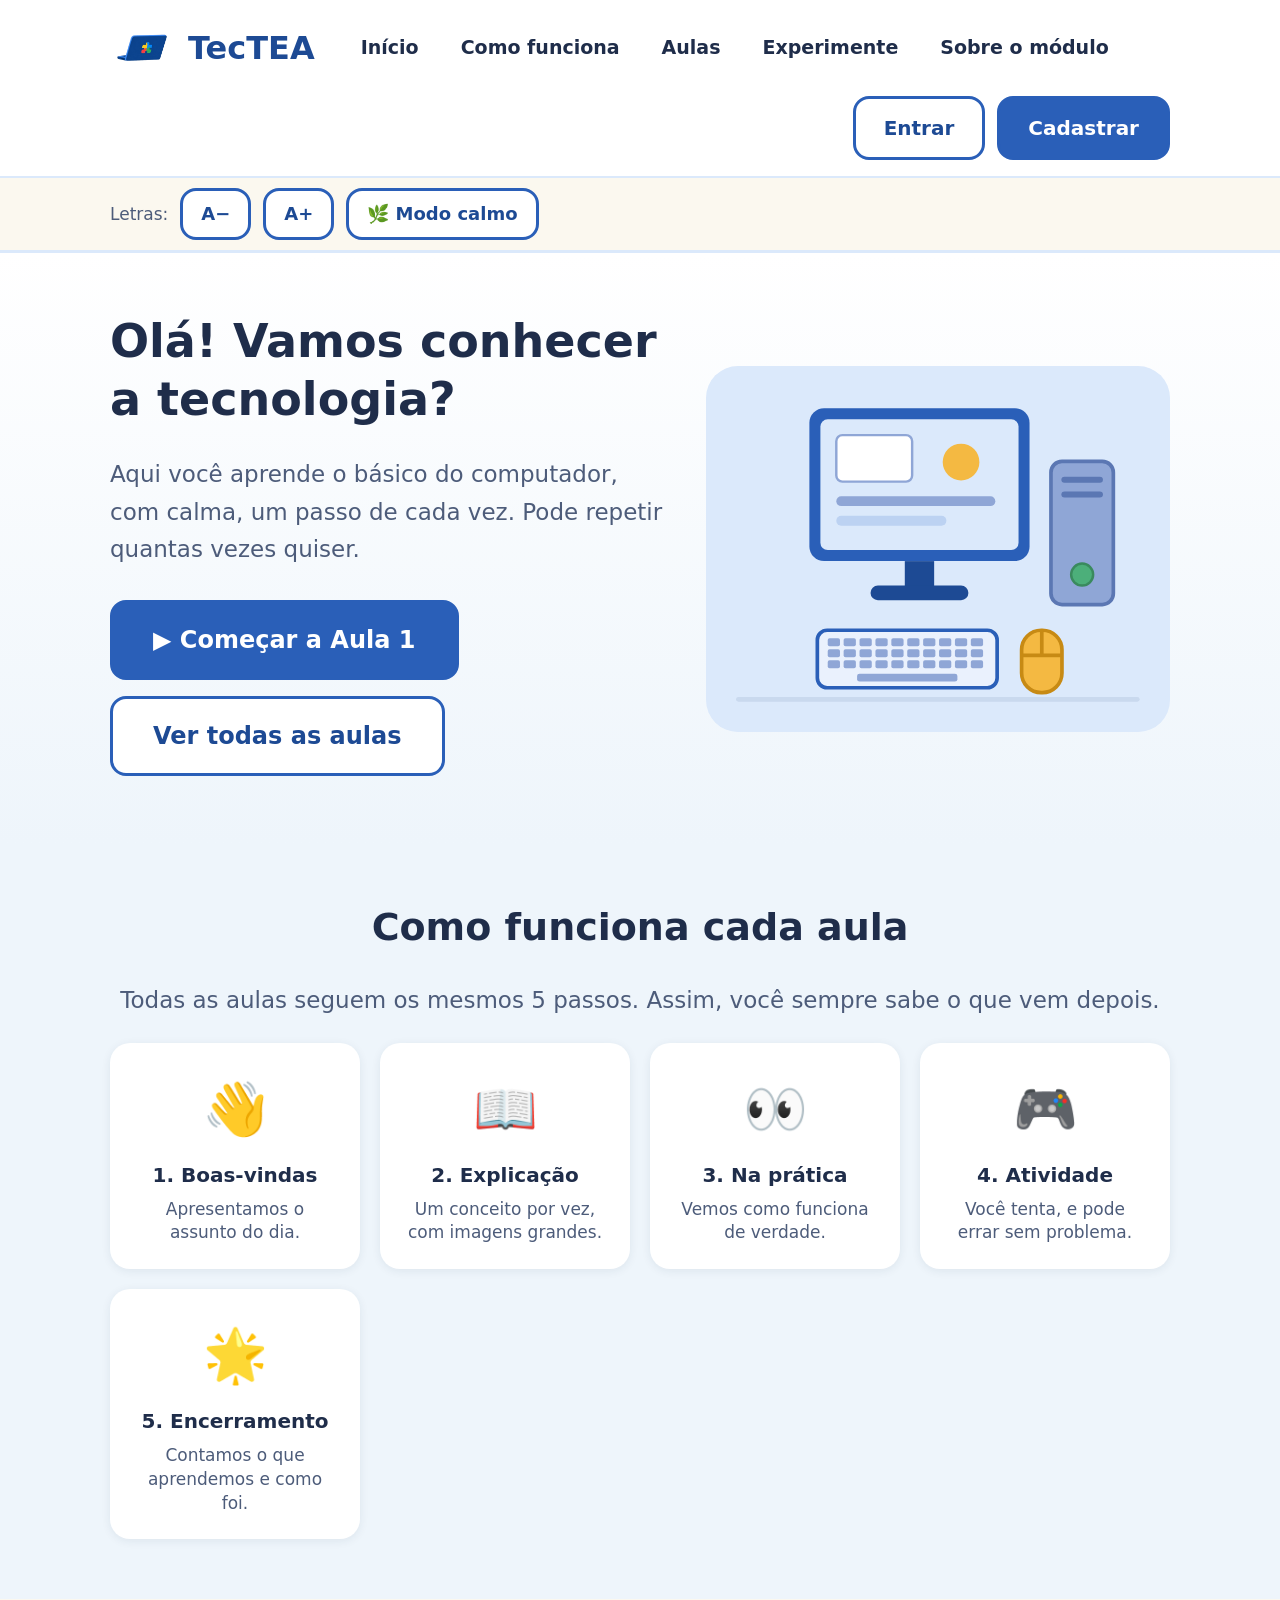
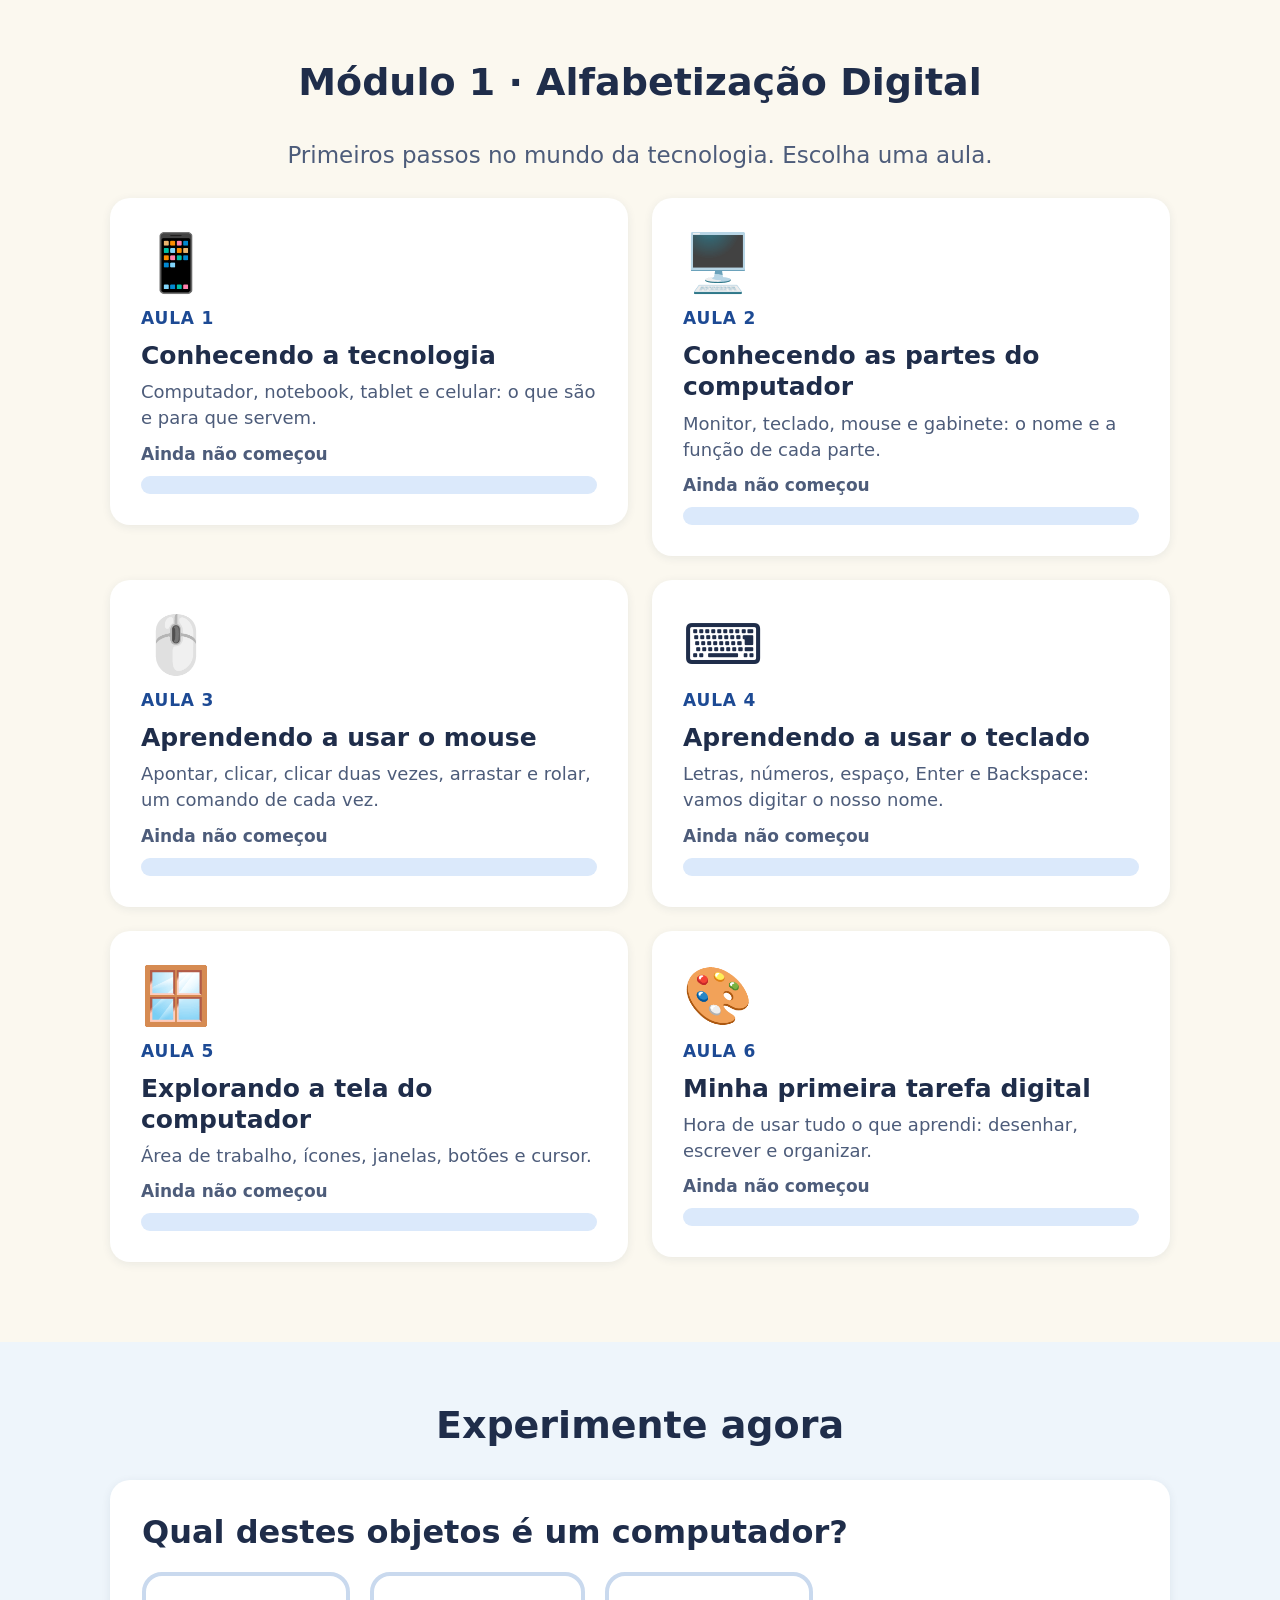
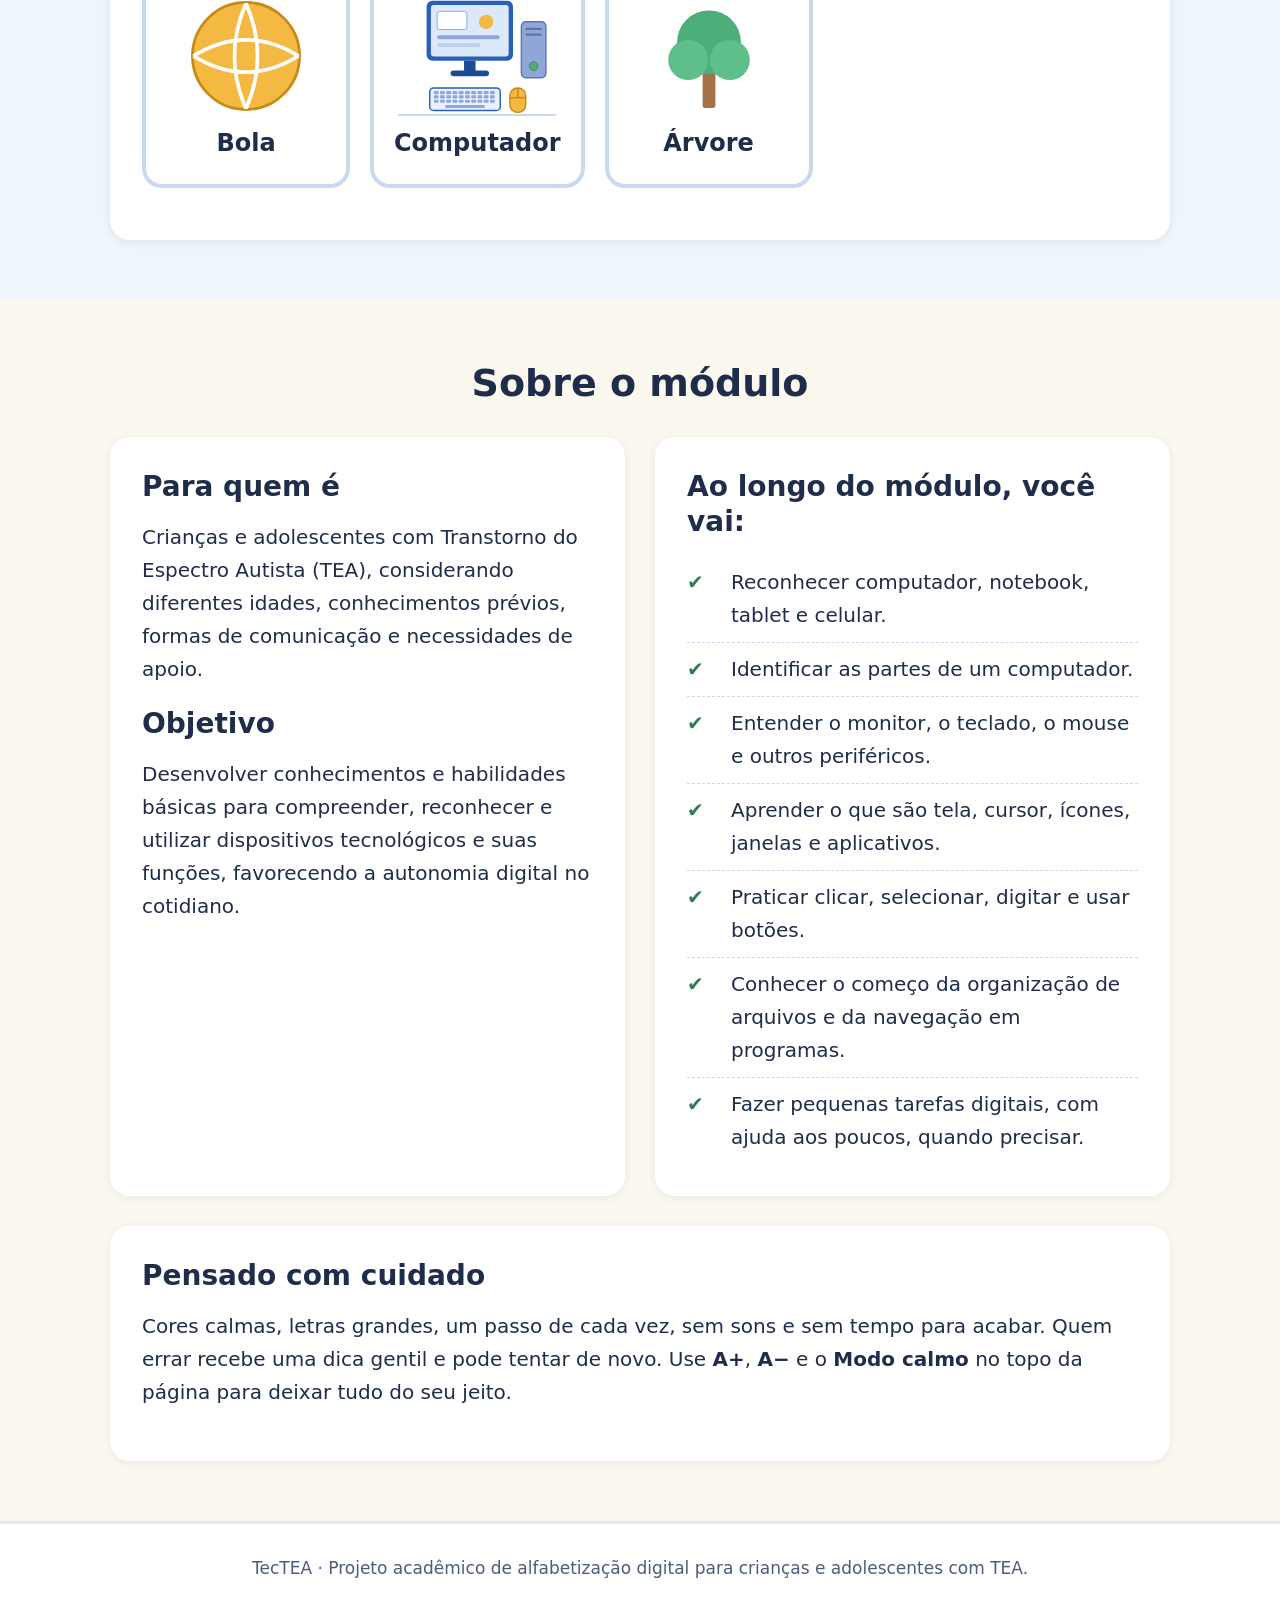
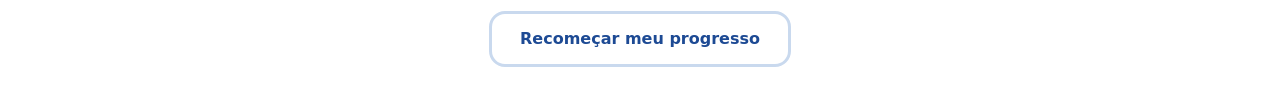
==== index.html @ 717a7d28 "Primeiro commit" ====
<!DOCTYPE html>
<html lang="pt-BR">
<head>
  <meta charset="UTF-8">
  <meta name="viewport" content="width=device-width, initial-scale=1">
  <title>TecTEA · Aprendendo tecnologia no seu ritmo</title>
  <meta name="description" content="Mini curso de alfabetização digital para crianças e adolescentes com Transtorno do Espectro Autista (TEA).">
  <link rel="icon" href="assets/logo.png">
  <link rel="stylesheet" href="css/style.css">
</head>
<body>

  <div id="site-header"></div>

  <main id="conteudo">

    <!-- 1. BOAS-VINDAS -->
    <section class="hero" id="inicio" aria-labelledby="t-hero">
      <div class="container hero-grid">
        <div>
          <h1 id="t-hero">Olá! Vamos conhecer a tecnologia?</h1>
          <p class="lead">Aqui você aprende o básico do computador, com calma, um passo de cada vez. Pode repetir quantas vezes quiser.</p>
          <a class="btn btn-primary btn-big" href="aula.html?id=1">▶ Começar a Aula 1</a>
          <a class="btn btn-big" href="#aulas">Ver todas as aulas</a>
        </div>
        <div class="hero-art" data-img="computador" role="img" aria-label="Desenho de um computador com monitor, teclado, mouse e gabinete"></div>
      </div>
    </section>

    <!-- 2. COMO FUNCIONA -->
    <section class="section" id="como-funciona" aria-labelledby="t-como">
      <div class="container">
        <h2 class="section-title" id="t-como">Como funciona cada aula</h2>
        <p class="lead" style="text-align:center">Todas as aulas seguem os mesmos 5 passos. Assim, você sempre sabe o que vem depois.</p>
        <ol class="steps-grid">
          <li class="step-card"><span class="big-emoji" aria-hidden="true">👋</span><b>1. Boas-vindas</b><span class="sm">Apresentamos o assunto do dia.</span></li>
          <li class="step-card"><span class="big-emoji" aria-hidden="true">📖</span><b>2. Explicação</b><span class="sm">Um conceito por vez, com imagens grandes.</span></li>
          <li class="step-card"><span class="big-emoji" aria-hidden="true">👀</span><b>3. Na prática</b><span class="sm">Vemos como funciona de verdade.</span></li>
          <li class="step-card"><span class="big-emoji" aria-hidden="true">🎮</span><b>4. Atividade</b><span class="sm">Você tenta, e pode errar sem problema.</span></li>
          <li class="step-card"><span class="big-emoji" aria-hidden="true">🌟</span><b>5. Encerramento</b><span class="sm">Contamos o que aprendemos e como foi.</span></li>
        </ol>
      </div>
    </section>

    <!-- 3. AULAS -->
    <section class="section alt" id="aulas" aria-labelledby="t-aulas">
      <div class="container">
        <h2 class="section-title" id="t-aulas">Módulo 1 · Alfabetização Digital</h2>
        <p class="lead" style="text-align:center">Primeiros passos no mundo da tecnologia. Escolha uma aula.</p>
        <ul class="aulas-grid" id="lista-aulas" style="list-style:none;padding:0"></ul>
      </div>
    </section>

    <!-- 4. EXERCÍCIO PARA EXPERIMENTAR -->
    <section class="section" id="experimente" aria-labelledby="t-exp">
      <div class="container">
        <h2 class="section-title" id="t-exp">Experimente agora</h2>
        <div class="card">
          <div id="mini-exercicio"></div>
        </div>
      </div>
    </section>

    <!-- 5. SOBRE O MÓDULO -->
    <section class="section alt" id="sobre" aria-labelledby="t-sobre">
      <div class="container">
        <h2 class="section-title" id="t-sobre">Sobre o módulo</h2>
        <div class="about-grid">
          <div class="card">
            <h3>Para quem é</h3>
            <p>Crianças e adolescentes com Transtorno do Espectro Autista (TEA), considerando diferentes idades, conhecimentos prévios, formas de comunicação e necessidades de apoio.</p>
            <h3>Objetivo</h3>
            <p>Desenvolver conhecimentos e habilidades básicas para compreender, reconhecer e utilizar dispositivos tecnológicos e suas funções, favorecendo a autonomia digital no cotidiano.</p>
          </div>
          <div class="card">
            <h3>Ao longo do módulo, você vai:</h3>
            <ul class="check-list">
              <li>Reconhecer computador, notebook, tablet e celular.</li>
              <li>Identificar as partes de um computador.</li>
              <li>Entender o monitor, o teclado, o mouse e outros periféricos.</li>
              <li>Aprender o que são tela, cursor, ícones, janelas e aplicativos.</li>
              <li>Praticar clicar, selecionar, digitar e usar botões.</li>
              <li>Conhecer o começo da organização de arquivos e da navegação em programas.</li>
              <li>Fazer pequenas tarefas digitais, com ajuda aos poucos, quando precisar.</li>
            </ul>
          </div>
        </div>
        <div class="card" style="margin-top:1.5rem">
          <h3>Pensado com cuidado</h3>
          <p>Cores calmas, letras grandes, um passo de cada vez, sem sons e sem tempo para acabar. Quem errar recebe uma dica gentil e pode tentar de novo. Use <b>A+</b>, <b>A−</b> e o <b>Modo calmo</b> no topo da página para deixar tudo do seu jeito.</p>
        </div>
      </div>
    </section>

  </main>

  <div id="site-footer"></div>

  <script src="js/svgs.js"></script>
  <script src="js/common.js"></script>
  <script src="js/activities.js"></script>
  <script src="js/aulas.js"></script>
  <script src="js/home.js"></script>
  <noscript><p style="padding:1rem">Este site precisa de JavaScript para mostrar as aulas e atividades.</p></noscript>
</body>
</html>
---- css/style.css ----
/* ==========================================================
   TecTEA – estilos
   Princípios: cores calmas, letras grandes, bastante espaço,
   um assunto por vez, sem vermelho de "erro", sem piscar.
   ========================================================== */

:root {
  --bg: #eef5fb;
  --bg-warm: #fbf8ef;
  --card: #ffffff;
  --ink: #1f2d4a;
  --muted: #4d5c7a;
  --primary: #2a5fb8;
  --primary-dark: #1d4a94;
  --soft: #dbe9fb;
  --line: #c9d9ee;
  --good: #2b7d52;
  --good-bg: #e1f3e8;
  --hint-bg: #fff3c9;
  --hint-line: #e0bf4e;
  --radius: 20px;
  --shadow: 0 2px 10px rgba(31, 45, 74, .08);
}

*, *::before, *::after { box-sizing: border-box; }
[hidden] { display: none !important; }

html { font-size: 20px; }

body {
  margin: 0;
  font-family: Verdana, Tahoma, "Segoe UI", system-ui, sans-serif;
  line-height: 1.65;
  color: var(--ink);
  background: var(--bg);
}

h1, h2, h3 { line-height: 1.25; margin: 0 0 .6em; }
h1 { font-size: 2.3rem; }
h2 { font-size: 1.9rem; }
h3 { font-size: 1.4rem; }
p { margin: 0 0 1em; }
img, svg { max-width: 100%; }
a { color: var(--primary-dark); }

.container { width: min(1060px, 100% - 2rem); margin-inline: auto; }

:focus-visible { outline: 4px solid var(--primary-dark); outline-offset: 3px; border-radius: 8px; }

.skip { position: absolute; left: -999px; top: 0; background: #fff; padding: .6rem 1rem; z-index: 100; }
.skip:focus { left: 1rem; top: 1rem; }

/* ---------- Cabeçalho ---------- */
.site-header { background: #fff; border-bottom: 3px solid var(--soft); }
.header-row { display: flex; flex-wrap: wrap; align-items: center; gap: .8rem 1.4rem; padding: .8rem 0; }
.brand { display: flex; align-items: center; gap: .7rem; text-decoration: none; color: var(--primary-dark); font-weight: 700; font-size: 1.6rem; }
.brand img { width: 3.2rem; height: 3.2rem; }
.nav { display: flex; flex-wrap: wrap; gap: .3rem; list-style: none; margin: 0; padding: 0; }
.nav a { display: block; padding: .5rem .9rem; border-radius: 14px; text-decoration: none; color: var(--ink); font-size: .95rem; font-weight: 600; }
.nav a:hover { background: var(--soft); }
.auth { margin-left: auto; display: flex; gap: .6rem; flex-wrap: wrap; }

.a11y-bar { background: var(--bg-warm); border-top: 2px solid var(--soft); }
.a11y-row { display: flex; flex-wrap: wrap; align-items: center; gap: .6rem; padding: .5rem 0; font-size: .85rem; color: var(--muted); }
.a11y-row .btn { min-height: 2.6rem; padding: .3rem .9rem; font-size: .9rem; }

/* ---------- Botões ---------- */
.btn {
  display: inline-flex; align-items: center; justify-content: center; gap: .5rem;
  min-height: 3.2rem; padding: .6rem 1.4rem;
  font: inherit; font-weight: 700; font-size: 1rem; text-decoration: none;
  border: 3px solid var(--primary); border-radius: 16px;
  background: #fff; color: var(--primary-dark); cursor: pointer;
  transition: background .15s;
}
.btn:hover { background: var(--soft); }
.btn-primary { background: var(--primary); color: #fff; }
.btn-primary:hover { background: var(--primary-dark); }
.btn-ghost { border-color: var(--line); }
.btn-big { min-height: 4rem; font-size: 1.2rem; padding: .8rem 2rem; }
.btn[disabled], .btn[aria-disabled="true"] { opacity: .5; cursor: not-allowed; }
.btn[aria-pressed="true"] { background: var(--soft); }

/* ---------- Seções da página inicial ---------- */
.section { padding: 3rem 0; }
.section.alt { background: var(--bg-warm); }
.section-title { text-align: center; margin-bottom: 1.5rem; }
.lead { font-size: 1.15rem; color: var(--muted); }

.hero { padding: 3rem 0; background: linear-gradient(180deg, #fff 0%, var(--bg) 100%); }
.hero-grid { display: grid; grid-template-columns: 1.2fr 1fr; gap: 2rem; align-items: center; }
.hero-art { background: var(--soft); border-radius: 32px; padding: 1.5rem; }
.hero-art svg { width: 100%; height: auto; display: block; }
.hero .btn { margin: .4rem .6rem .4rem 0; }

.steps-grid { display: grid; grid-template-columns: repeat(auto-fit, minmax(10.5rem, 1fr)); gap: 1rem; margin: 0; padding: 0; list-style: none; counter-reset: passo; }
.step-card { background: var(--card); border-radius: var(--radius); box-shadow: var(--shadow); padding: 1.2rem; text-align: center; }
.step-card .big-emoji { font-size: 2.6rem; display: block; }
.step-card b { display: block; margin: .3rem 0; }
.step-card span.sm { font-size: .85rem; color: var(--muted); display: block; line-height: 1.4; }

.about-grid { display: grid; grid-template-columns: 1fr 1fr; gap: 1.5rem; }
.card { background: var(--card); border-radius: var(--radius); box-shadow: var(--shadow); padding: 1.6rem; }
.check-list { list-style: none; padding: 0; margin: 0; }
.check-list li { padding: .5rem 0 .5rem 2.2rem; position: relative; border-bottom: 1px dashed var(--line); }
.check-list li:last-child { border-bottom: 0; }
.check-list li::before { content: "✔"; position: absolute; left: 0; color: var(--good); font-weight: 700; }

.aulas-grid { display: grid; grid-template-columns: repeat(auto-fit, minmax(17rem, 1fr)); gap: 1.2rem; }
.aula-card { display: flex; flex-direction: column; gap: .4rem; background: var(--card); border: 3px solid transparent; border-radius: var(--radius); box-shadow: var(--shadow); padding: 1.4rem; text-decoration: none; color: var(--ink); }
.aula-card:hover { border-color: var(--primary); }
.aula-card .big-emoji { font-size: 2.8rem; line-height: 1.2; }
.aula-card .num { font-size: .85rem; font-weight: 700; color: var(--primary-dark); text-transform: uppercase; letter-spacing: .05em; }
.aula-card h3 { margin: 0; font-size: 1.25rem; }
.aula-card p { margin: 0; font-size: .9rem; color: var(--muted); line-height: 1.45; }
.bar { height: .9rem; background: var(--soft); border-radius: 99px; overflow: hidden; margin-top: auto; }
.bar > i { display: block; height: 100%; width: var(--p, 0%); background: var(--good); border-radius: 99px; }
.aula-status { font-size: .85rem; font-weight: 700; color: var(--muted); }

.site-footer { background: #fff; border-top: 3px solid var(--soft); padding: 1.5rem 0; font-size: .85rem; color: var(--muted); text-align: center; }
.site-footer .btn { min-height: 2.4rem; font-size: .8rem; margin-top: .6rem; }

/* ---------- Página da aula ---------- */
.aula-page { padding: 1.5rem 0 3rem; }
.crumbs { display: flex; flex-wrap: wrap; align-items: center; gap: .8rem; margin-bottom: 1rem; }
.crumbs .btn { min-height: 2.6rem; font-size: .9rem; padding: .3rem 1rem; }
.crumbs .aula-name { font-weight: 700; color: var(--primary-dark); }
.segs { display: flex; gap: .35rem; list-style: none; margin: 0 0 .4rem; padding: 0; }
.segs li { flex: 1; height: .7rem; border-radius: 99px; background: var(--line); }
.segs li.is-done { background: #8cc9a7; }
.segs li.is-current { background: var(--primary); }
.step-count { font-size: .85rem; color: var(--muted); margin-bottom: 1rem; }

.stage { padding: 2rem; min-height: 22rem; }
.chip { display: inline-block; background: var(--soft); color: var(--primary-dark); font-weight: 700; font-size: .8rem; padding: .25rem .9rem; border-radius: 99px; margin-bottom: .8rem; }
.stage h2 { outline: none; }
.stage .big-text { font-size: 1.25rem; }
.stage .lead-line { font-size: 1.15rem; background: var(--bg-warm); border-left: 6px solid var(--Y, #f4b942); padding: .8rem 1rem; border-radius: 12px; margin-bottom: 1.2rem; }

.learn { display: grid; grid-template-columns: 1fr 1fr; gap: 2rem; align-items: center; }
.learn .pic { background: var(--soft); border-radius: 28px; padding: 1.5rem; }
.learn .pic svg { width: 100%; height: 14rem; display: block; }
.note { background: var(--hint-bg); border-radius: 14px; padding: .8rem 1rem; font-size: .95rem; }

.gallery { display: grid; grid-template-columns: repeat(auto-fit, minmax(9rem, 1fr)); gap: 1rem; margin: 1.2rem 0; }
.gallery button { display: flex; flex-direction: column; align-items: center; gap: .5rem; background: var(--soft); border: 3px solid transparent; border-radius: var(--radius); padding: 1rem; font: inherit; font-weight: 700; color: var(--ink); cursor: pointer; }
.gallery button:hover { border-color: var(--primary); }
.gallery svg { width: 100%; height: 6.5rem; }

.defs { display: grid; gap: 1rem; margin-top: 1rem; }
.def { display: grid; grid-template-columns: 8rem 1fr; gap: 1rem; align-items: center; background: var(--bg); border-radius: var(--radius); padding: 1rem 1.2rem; }
.def .term { text-align: center; font-weight: 700; }
.def .term .big-emoji { font-size: 2.4rem; display: block; line-height: 1.2; }
.keycap { display: inline-block; min-width: 3rem; padding: .4rem .8rem; background: #fff; border: 3px solid var(--primary); border-bottom-width: 7px; border-radius: 12px; font-weight: 700; font-size: 1.05rem; }
.adult { margin-top: 1.4rem; font-size: .85rem; color: var(--muted); }
.adult summary { cursor: pointer; }

.nav-buttons { display: flex; justify-content: space-between; gap: 1rem; margin-top: 1.5rem; flex-wrap: wrap; }

/* ---------- Atividades ---------- */
.activity { margin-top: .5rem; }
.prompt { font-size: 1.6rem; margin-bottom: .8rem; }
.counter { font-size: .85rem; font-weight: 700; color: var(--muted); margin-bottom: .2rem; }
.how { font-size: .9rem; color: var(--muted); }
.display { text-align: center; margin: 1rem 0; }
.display svg { max-height: 12rem; width: auto; max-width: 100%; }
.bigword { font-size: 3.6rem; font-weight: 700; letter-spacing: .3em; color: var(--primary-dark); }

.opts { display: flex; flex-wrap: wrap; gap: 1rem; margin: 1rem 0; }
.opt, .piece {
  display: flex; flex-direction: column; align-items: center; justify-content: center; gap: .4rem;
  min-width: 9rem; padding: 1rem; background: #fff; color: var(--ink);
  border: 4px solid var(--line); border-radius: var(--radius);
  font: inherit; font-size: 1.2rem; font-weight: 700; cursor: pointer;
}
.opt:hover:not([disabled]), .piece:hover { border-color: var(--primary); }
.opt-img { display: block; width: 8rem; height: 6rem; }
.opt-img svg { width: 100%; height: 100%; }
.opt.is-ok { border-color: var(--good); background: var(--good-bg); }
.opt.is-ok::after { content: "✔ Certo!"; font-size: .9rem; color: var(--good); }
.opt.is-retry { border-color: var(--hint-line); background: var(--hint-bg); opacity: .8; }
.opt.is-on { border-color: var(--primary); background: var(--soft); }
.opt.is-on::after { content: "✔ Escolhido"; font-size: .85rem; color: var(--primary-dark); }
.opt[disabled] { cursor: default; color: var(--ink); }
.emoji { font-size: 3.6rem; line-height: 6rem; display: block; text-align: center; }
.opt-label { text-align: center; }

.feedback { min-height: 3.4rem; margin: 1rem 0 0; padding: .8rem 1.1rem; border-radius: 14px; font-size: 1.1rem; font-weight: 600; background: transparent; }
.feedback:empty { padding: 0; min-height: 0; }
.feedback.ok { background: var(--good-bg); color: #1c5a3a; }
.feedback.ok::before { content: "🌟 "; }
.feedback.retry { background: var(--hint-bg); color: #5c4a05; }
.feedback.retry::before { content: "💡 "; }
.feedback.info { background: var(--soft); color: var(--primary-dark); }

.done-badge { display: inline-block; background: var(--good-bg); color: #1c5a3a; font-weight: 700; font-size: .85rem; padding: .25rem .9rem; border-radius: 99px; margin-left: .5rem; }

/* Arrastar e soltar / montar */
.tray { display: flex; flex-wrap: wrap; gap: 1rem; padding: 1rem; background: var(--bg); border-radius: var(--radius); margin: 1rem 0; min-height: 8rem; }
.piece { touch-action: none; user-select: none; -webkit-user-select: none; }
.piece.is-selected { border-color: var(--primary); background: var(--soft); }
.piece.dragging { opacity: .35; }
.piece.ghost { position: fixed; z-index: 90; pointer-events: none; transform: translate(-50%, -50%); box-shadow: 0 8px 24px rgba(0,0,0,.2); }
.scene-wrap { display: grid; grid-template-columns: minmax(0, 1fr) minmax(0, 1.3fr); gap: 1.5rem; align-items: start; }
.scene-wrap figure { margin: 0; background: var(--soft); border-radius: var(--radius); padding: 1rem; text-align: center; font-size: .85rem; font-weight: 700; }
.scene-wrap figure svg { width: 100%; height: auto; }
.board.scene { display: grid; grid-template-columns: 1fr 1fr; grid-template-areas: "monitor monitor" "teclado mouse"; gap: 1rem; }
.board.bins { display: grid; grid-template-columns: repeat(auto-fit, minmax(13rem, 1fr)); gap: 1rem; }
.slot {
  display: flex; flex-direction: column; align-items: center; justify-content: center; gap: .3rem;
  min-height: 8rem; padding: .8rem; font: inherit; font-weight: 700; color: var(--ink);
  background: #f7fbff; border: 4px dashed var(--line); border-radius: var(--radius); cursor: pointer;
}
.slot:hover { border-color: var(--primary); }
.slot.is-filled { border-style: solid; border-color: var(--good); background: var(--good-bg); cursor: default; }
.sil { display: block; width: 100%; height: 5.5rem; opacity: .3; }
.sil svg { width: 100%; height: 100%; }
.sil .emoji { font-size: 3.2rem; line-height: 5.5rem; }
.placed { display: flex; flex-wrap: wrap; gap: .5rem; justify-content: center; }
.placed .mini { display: block; width: 4.2rem; height: 4.2rem; }
.placed .mini svg { width: 100%; height: 100%; }
.placed .mini .emoji { font-size: 2.6rem; line-height: 4.2rem; }
.board.scene .placed .mini { width: 100%; height: 6rem; }
.board.scene .placed { width: 100%; }

/* Teclado virtual */
.vk { display: flex; flex-direction: column; gap: .4rem; margin: 1rem 0; padding: .8rem; background: var(--soft); border-radius: var(--radius); }
.vk-row { display: flex; gap: .4rem; justify-content: center; }
.vk-key { flex: 1 1 0; min-width: 0; max-width: 3.6rem; min-height: 3rem; font: inherit; font-weight: 700; font-size: .95rem; background: #fff; color: var(--ink); border: 3px solid var(--primary); border-bottom-width: 6px; border-radius: 10px; cursor: pointer; padding: 0; }
.vk-key:hover { background: #f1f7ff; }
.vk-key:active { border-bottom-width: 3px; }
.vk-key.vk-wide { max-width: 7rem; flex: 2 1 0; font-size: .8rem; }
.vk-key.vk-space { max-width: none; flex: 6 1 0; }
.vk-key.is-on { background: var(--primary); color: #fff; }
.vk-key.is-hint { background: var(--hint-bg); border-color: var(--hint-line); }
.vk-key.is-found { background: var(--good-bg); border-color: var(--good); }
.bigtext { width: 100%; font: inherit; font-size: 2rem; font-weight: 700; padding: .6rem 1rem; border: 4px solid var(--primary); border-radius: 16px; background: #fff; color: var(--ink); }
.paper { background: #fffef8; }
.word-row { display: flex; gap: .6rem; justify-content: center; margin: .6rem 0; }
.word-row span { width: 3.6rem; height: 4.2rem; display: grid; place-items: center; font-size: 2.4rem; font-weight: 700; background: #fff; border: 4px solid var(--line); border-radius: 14px; }
.word-row span.is-now { border-color: var(--primary); background: var(--soft); }
.word-row span.is-found { border-color: var(--good); background: var(--good-bg); color: var(--good); }
.checks { list-style: none; padding: 0; margin: .6rem 0 1rem; display: grid; gap: .3rem; }
.checks li { padding-left: 2.2rem; position: relative; font-size: 1rem; }
.checks li::before { content: "○"; position: absolute; left: .3rem; color: var(--muted); font-weight: 700; }
.checks li.is-ok { color: var(--good); font-weight: 700; }
.checks li.is-ok::before { content: "✔"; color: var(--good); }

/* Laboratório do mouse */
.lab { display: grid; place-items: center; min-height: 12rem; background: var(--bg); border: 4px dashed var(--line); border-radius: var(--radius); padding: 1rem; margin: 1rem 0; }
.lab.is-ok { border-color: var(--good); background: var(--good-bg); border-style: solid; }
.lab-target { font: inherit; font-size: 2.6rem; width: 8rem; height: 8rem; border-radius: 50%; border: 5px solid var(--primary); background: #fff; cursor: pointer; }
.lab-target.wide { width: auto; height: auto; border-radius: 20px; font-size: 1.4rem; padding: 1.2rem 2rem; font-weight: 700; }
.scrollbox { width: 100%; max-width: 24rem; height: 12rem; overflow-y: scroll; background: #fff; border: 4px solid var(--primary); border-radius: 16px; padding: 1rem; }
.scrollbox .inner { height: 36rem; display: flex; flex-direction: column; justify-content: space-between; text-align: center; font-weight: 700; }

/* Janela simulada, botões demo, desenho */
.desktop { background: #bcd2f2; border-radius: var(--radius); padding: 1rem; min-height: 16rem; margin: 1rem 0; display: grid; place-items: center; }
.win { width: min(100%, 26rem); background: #fff; border: 4px solid var(--primary); border-radius: 14px; overflow: hidden; }
.win-bar { display: flex; justify-content: space-between; align-items: center; background: var(--primary); color: #fff; padding: .4rem .8rem; font-weight: 700; }
.win-x { font: inherit; font-weight: 700; background: #fff; color: var(--primary-dark); border: 0; border-radius: 8px; width: 2.4rem; height: 2.4rem; cursor: pointer; }
.win-body { padding: 1rem; text-align: center; }
.win-body svg { height: 7rem; width: auto; }
.desktop-empty { color: var(--primary-dark); font-weight: 700; text-align: center; }
.row-btns { display: flex; flex-wrap: wrap; gap: 1rem; margin: 1rem 0; }
.demo-screen { background: var(--bg); border: 4px solid var(--line); border-radius: var(--radius); padding: 1.2rem; min-height: 10rem; margin: 1rem 0; text-align: center; }
.demo-screen .emoji { display: inline-block; font-size: 3rem; line-height: 1.3; margin: 0 .4rem; }
.palette { display: flex; flex-wrap: wrap; gap: .6rem; margin: .5rem 0 1rem; align-items: center; }
.swatch { width: 3.4rem; height: 3.4rem; border-radius: 50%; border: 4px solid #fff; box-shadow: 0 0 0 3px var(--line); cursor: pointer; }
.swatch.is-on { box-shadow: 0 0 0 5px var(--primary-dark); }
.tool { width: 4.2rem; height: 4.2rem; padding: .3rem; background: #fff; border: 4px solid var(--line); border-radius: 14px; cursor: pointer; }
.tool.is-on { border-color: var(--primary-dark); background: var(--soft); }
.tool svg { width: 100%; height: 100%; }
.canvas { background: #fff; border: 4px solid var(--primary); border-radius: 16px; touch-action: manipulation; cursor: crosshair; display: block; width: 100%; max-width: 32rem; height: auto; }

/* Hotspots */
.hot { background: var(--soft); border-radius: var(--radius); padding: 1rem; }
.hot svg { width: 100%; height: auto; max-height: 20rem; display: block; }
.hot [data-part] { cursor: pointer; outline: none; }
.hot [data-part]:hover, .hot [data-part]:focus-visible, .hot [data-part].is-on { filter: drop-shadow(0 0 6px #f4b942) drop-shadow(0 0 2px #f4b942); }
.info-panel { margin-top: 1rem; background: #fff; border-radius: var(--radius); padding: 1rem 1.2rem; border: 4px solid var(--soft); }
.info-panel h3 { margin-bottom: .2rem; }

/* Final da aula */
.faces { display: flex; flex-wrap: wrap; gap: 1rem; margin: 1rem 0; }
.faces .opt { min-width: 8rem; font-size: 1rem; }
.faces .emoji { font-size: 3rem; line-height: 1.2; }
.end-art { font-size: 4rem; text-align: center; }

/* Diálogos de login e cadastro */
dialog { border: 0; border-radius: 24px; padding: 1.8rem; width: min(30rem, calc(100% - 2rem)); font: inherit; color: var(--ink); box-shadow: 0 10px 40px rgba(0,0,0,.25); }
dialog::backdrop { background: rgba(31, 45, 74, .45); }
dialog h2 { font-size: 1.6rem; }
.field { display: block; margin-bottom: 1rem; font-weight: 700; font-size: .95rem; }
.field input { display: block; width: 100%; margin-top: .3rem; font: inherit; font-size: 1.05rem; padding: .7rem .9rem; border: 3px solid var(--line); border-radius: 12px; }
.field input:focus { border-color: var(--primary); outline: none; }
.dialog-actions { display: flex; gap: .8rem; flex-wrap: wrap; margin-top: 1rem; }

/* ---------- Modo calmo: sem animações ---------- */
html.calmo *, html.calmo *::before, html.calmo *::after { animation: none !important; transition: none !important; scroll-behavior: auto !important; }
html.calmo { --bg: #f2f5f8; --soft: #e3ebf5; }
@media (prefers-reduced-motion: reduce) { * { animation: none !important; transition: none !important; } }

/* ---------- Telas menores ---------- */
@media (max-width: 760px) {
  .hero-grid, .about-grid, .learn, .scene-wrap { grid-template-columns: 1fr; }
  .auth { margin-left: 0; }
  .stage { padding: 1.2rem; }
  h1 { font-size: 1.9rem; }
  h2 { font-size: 1.5rem; }
  .def { grid-template-columns: 1fr; text-align: center; }
  .vk-key { font-size: .75rem; min-height: 2.6rem; border-width: 2px; border-bottom-width: 5px; }
}
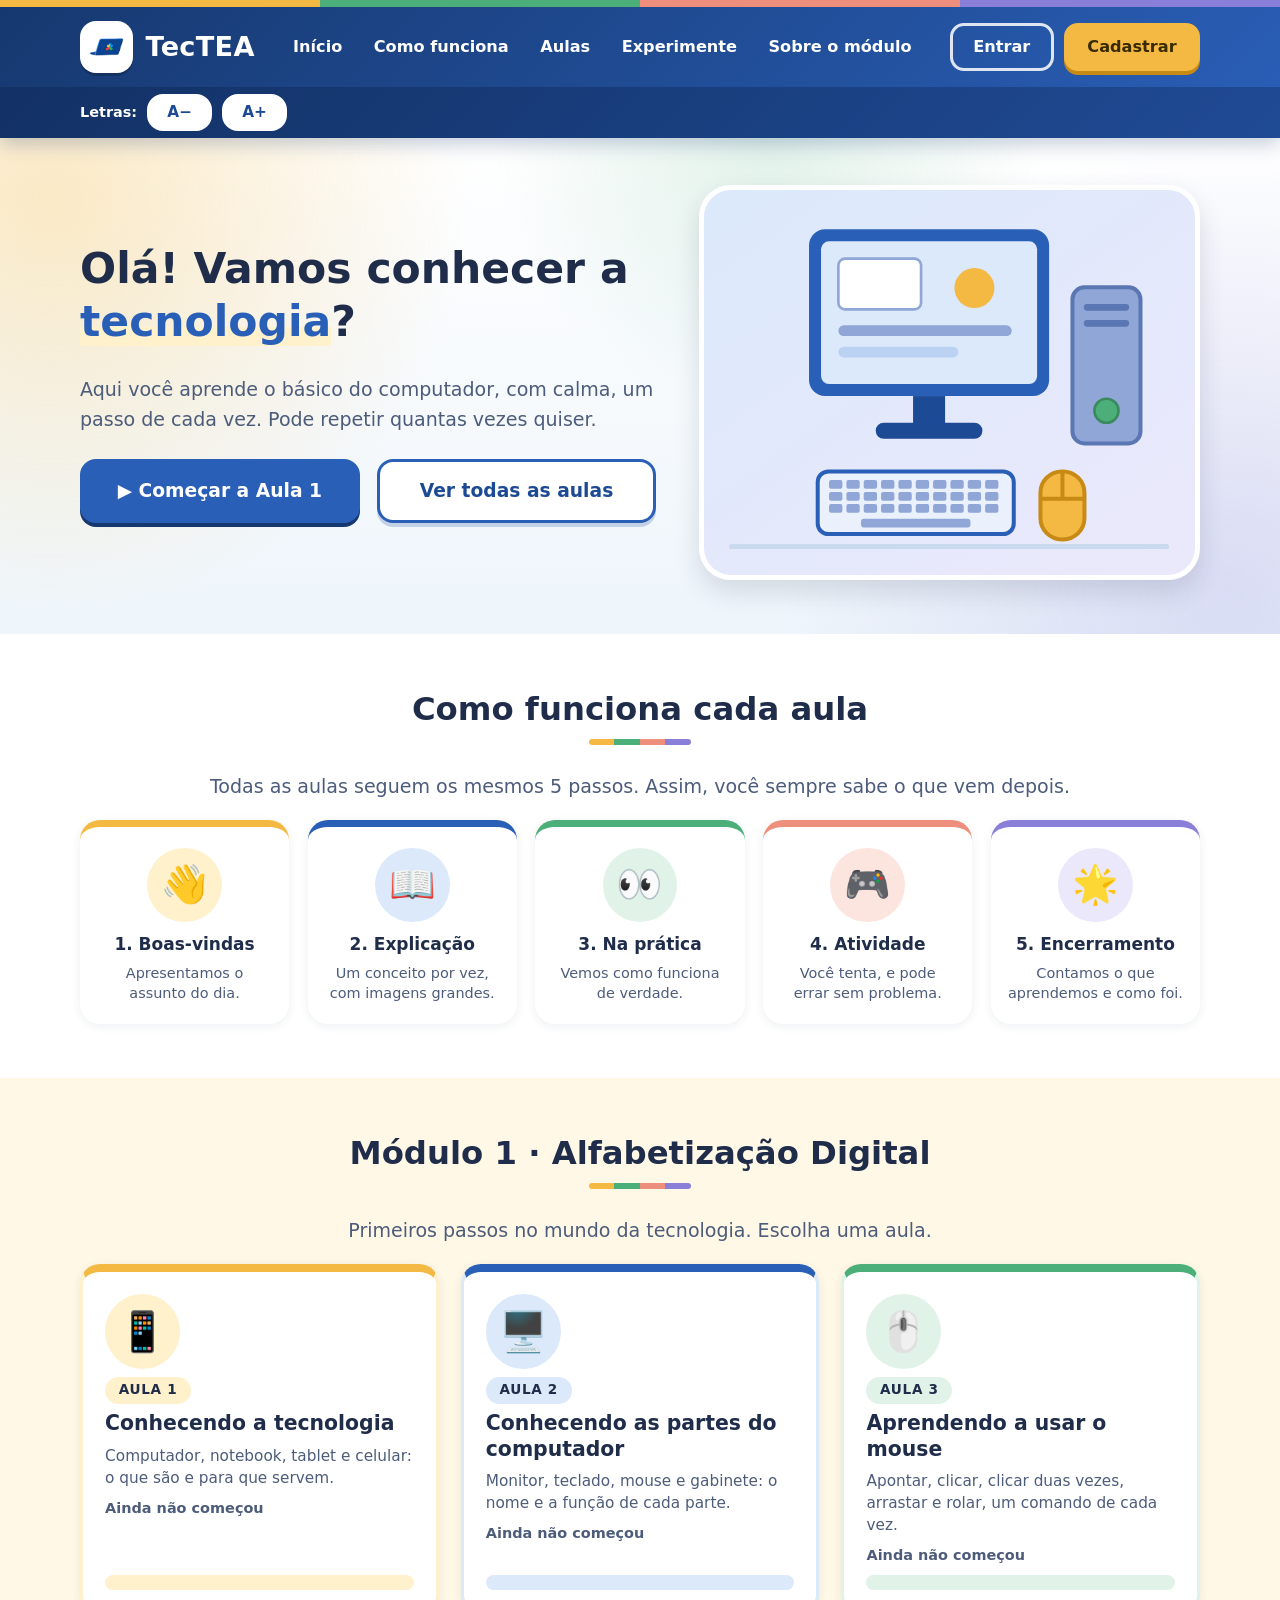
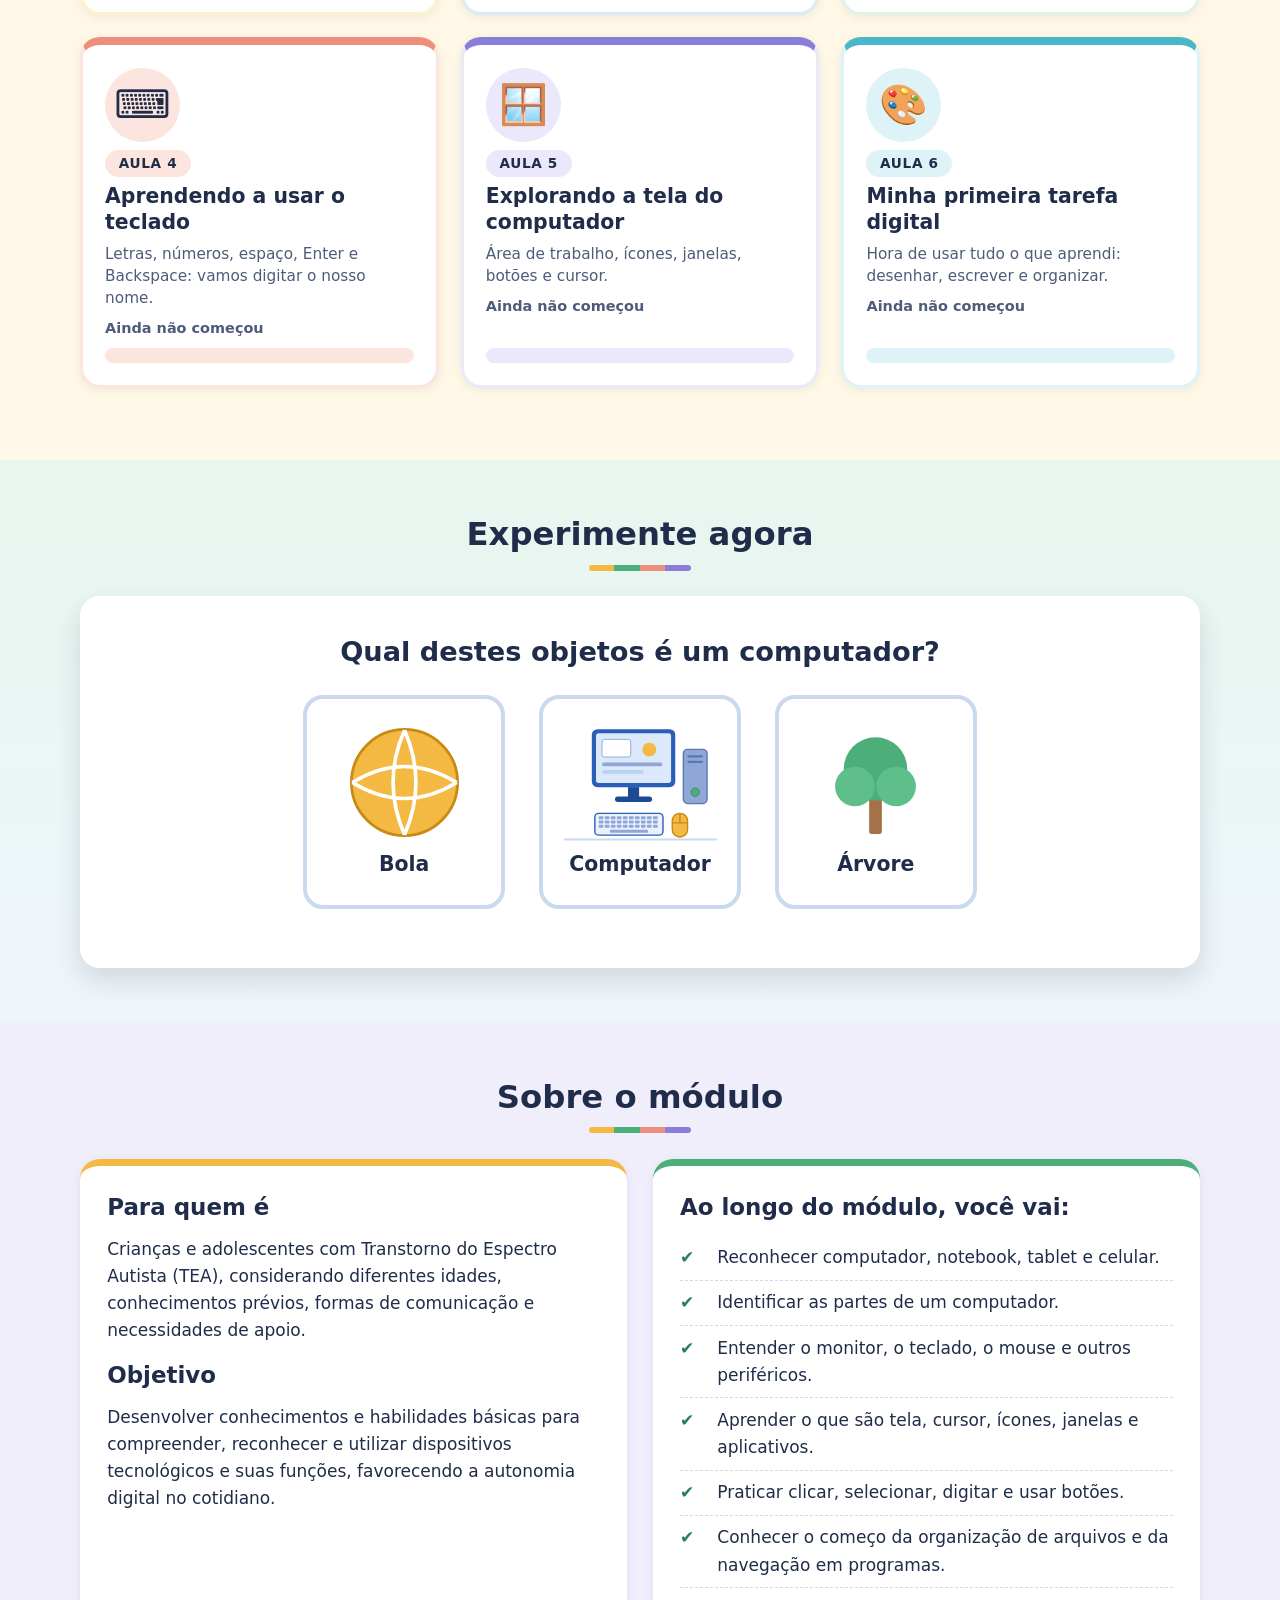
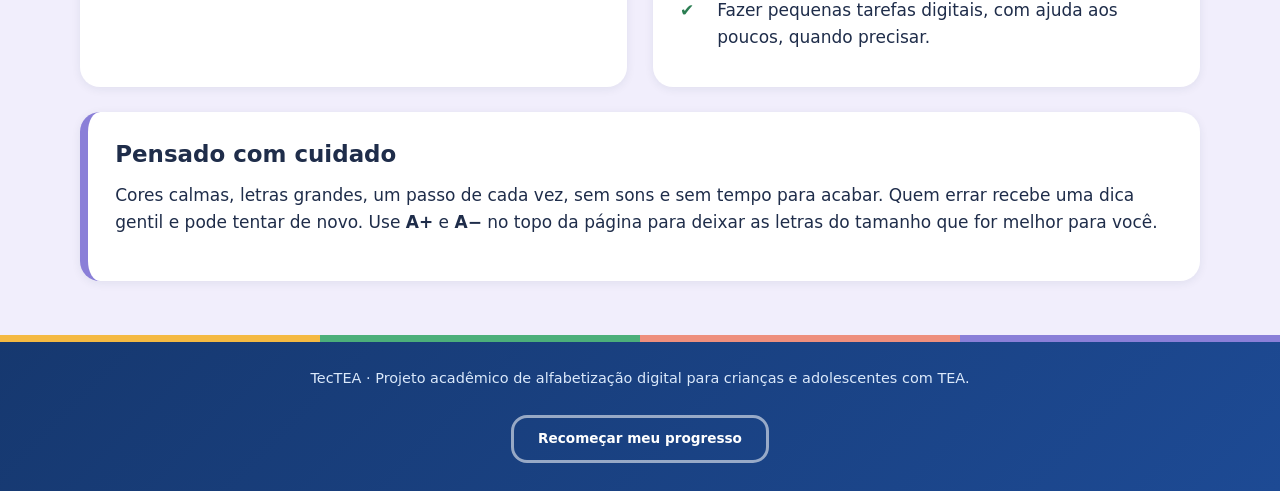
==== commit ca649b47: "ajustes e edições" ====
--- a/index.html
+++ b/index.html
@@ -4,6 +4,7 @@
   <meta charset="UTF-8">
   <meta name="viewport" content="width=device-width, initial-scale=1">
   <title>TecTEA · Aprendendo tecnologia no seu ritmo</title>
+  <meta name="theme-color" content="#2a5fb8">
   <meta name="description" content="Mini curso de alfabetização digital para crianças e adolescentes com Transtorno do Espectro Autista (TEA).">
   <link rel="icon" href="assets/logo.png">
   <link rel="stylesheet" href="css/style.css">
@@ -18,10 +19,12 @@
     <section class="hero" id="inicio" aria-labelledby="t-hero">
       <div class="container hero-grid">
         <div>
-          <h1 id="t-hero">Olá! Vamos conhecer a tecnologia?</h1>
+          <h1 id="t-hero">Olá! Vamos conhecer a <span class="hl">tecnologia</span>?</h1>
           <p class="lead">Aqui você aprende o básico do computador, com calma, um passo de cada vez. Pode repetir quantas vezes quiser.</p>
-          <a class="btn btn-primary btn-big" href="aula.html?id=1">▶ Começar a Aula 1</a>
-          <a class="btn btn-big" href="#aulas">Ver todas as aulas</a>
+          <div class="hero-actions">
+            <a class="btn btn-primary btn-big" href="aula.html?id=1">▶ Começar a Aula 1</a>
+            <a class="btn btn-big" href="#aulas">Ver todas as aulas</a>
+          </div>
         </div>
         <div class="hero-art" data-img="computador" role="img" aria-label="Desenho de um computador com monitor, teclado, mouse e gabinete"></div>
       </div>
@@ -87,7 +90,7 @@
         </div>
         <div class="card" style="margin-top:1.5rem">
           <h3>Pensado com cuidado</h3>
-          <p>Cores calmas, letras grandes, um passo de cada vez, sem sons e sem tempo para acabar. Quem errar recebe uma dica gentil e pode tentar de novo. Use <b>A+</b>, <b>A−</b> e o <b>Modo calmo</b> no topo da página para deixar tudo do seu jeito.</p>
+          <p>Cores calmas, letras grandes, um passo de cada vez, sem sons e sem tempo para acabar. Quem errar recebe uma dica gentil e pode tentar de novo. Use <b>A+</b> e <b>A−</b> no topo da página para deixar as letras do tamanho que for melhor para você.</p>
         </div>
       </div>
     </section>
@@ -103,4 +106,4 @@
   <script src="js/home.js"></script>
   <noscript><p style="padding:1rem">Este site precisa de JavaScript para mostrar as aulas e atividades.</p></noscript>
 </body>
-</html>
+</html>
--- a/css/style.css
+++ b/css/style.css
@@ -1,124 +1,229 @@
 /* ==========================================================
-   TecTEA – estilos
-   Princípios: cores calmas, letras grandes, bastante espaço,
+   TecTEA - estilos
+   Princípios: cores acolhedoras, letras grandes, bastante espaço,
    um assunto por vez, sem vermelho de "erro", sem piscar.
    ========================================================== */
 
 :root {
   --bg: #eef5fb;
-  --bg-warm: #fbf8ef;
+  --bg-warm: #fff8e6;
+  --bg-mint: #e8f6ee;
+  --bg-lilac: #f1eefc;
   --card: #ffffff;
   --ink: #1f2d4a;
   --muted: #4d5c7a;
   --primary: #2a5fb8;
   --primary-dark: #1d4a94;
+  --primary-deep: #16386f;
   --soft: #dbe9fb;
   --line: #c9d9ee;
   --good: #2b7d52;
   --good-bg: #e1f3e8;
   --hint-bg: #fff3c9;
   --hint-line: #e0bf4e;
+
+  /* cores de apoio (mesmas da logo, em tons suaves) */
+  --yellow: #f4b942;
+  --yellow-soft: #fff1cc;
+  --yellow-dark: #c78a14;
+  --green: #4caf7a;
+  --coral: #ee8f7d;
+  --coral-soft: #fde5df;
+  --purple: #8a7fd8;
+  --purple-soft: #ebe8fb;
+  --Y: #f4b942;
+
   --radius: 20px;
   --shadow: 0 2px 10px rgba(31, 45, 74, .08);
+  --shadow-lift: 0 12px 26px rgba(31, 45, 74, .14);
 }
 
 *, *::before, *::after { box-sizing: border-box; }
 [hidden] { display: none !important; }
 
-html { font-size: 20px; }
+html { font-size: 17px; -webkit-text-size-adjust: 100%; }
 
 body {
   margin: 0;
   font-family: Verdana, Tahoma, "Segoe UI", system-ui, sans-serif;
-  line-height: 1.65;
+  line-height: 1.6;
   color: var(--ink);
   background: var(--bg);
+  overflow-x: hidden;
 }
 
 h1, h2, h3 { line-height: 1.25; margin: 0 0 .6em; }
-h1 { font-size: 2.3rem; }
-h2 { font-size: 1.9rem; }
-h3 { font-size: 1.4rem; }
+h1 { font-size: clamp(1.9rem, 1.4rem + 2vw, 2.5rem); }
+h2 { font-size: clamp(1.5rem, 1.2rem + 1.2vw, 1.9rem); }
+h3 { font-size: 1.35rem; }
 p { margin: 0 0 1em; }
 img, svg { max-width: 100%; }
 a { color: var(--primary-dark); }
 
-.container { width: min(1060px, 100% - 2rem); margin-inline: auto; }
+.container { width: min(1120px, 100% - 2.5rem); margin-inline: auto; }
 
 :focus-visible { outline: 4px solid var(--primary-dark); outline-offset: 3px; border-radius: 8px; }
+.site-header :focus-visible, .site-footer :focus-visible { outline-color: #fff; }
 
 .skip { position: absolute; left: -999px; top: 0; background: #fff; padding: .6rem 1rem; z-index: 100; }
 .skip:focus { left: 1rem; top: 1rem; }
 
 /* ---------- Cabeçalho ---------- */
-.site-header { background: #fff; border-bottom: 3px solid var(--soft); }
-.header-row { display: flex; flex-wrap: wrap; align-items: center; gap: .8rem 1.4rem; padding: .8rem 0; }
-.brand { display: flex; align-items: center; gap: .7rem; text-decoration: none; color: var(--primary-dark); font-weight: 700; font-size: 1.6rem; }
-.brand img { width: 3.2rem; height: 3.2rem; }
-.nav { display: flex; flex-wrap: wrap; gap: .3rem; list-style: none; margin: 0; padding: 0; }
-.nav a { display: block; padding: .5rem .9rem; border-radius: 14px; text-decoration: none; color: var(--ink); font-size: .95rem; font-weight: 600; }
-.nav a:hover { background: var(--soft); }
-.auth { margin-left: auto; display: flex; gap: .6rem; flex-wrap: wrap; }
-
-.a11y-bar { background: var(--bg-warm); border-top: 2px solid var(--soft); }
-.a11y-row { display: flex; flex-wrap: wrap; align-items: center; gap: .6rem; padding: .5rem 0; font-size: .85rem; color: var(--muted); }
-.a11y-row .btn { min-height: 2.6rem; padding: .3rem .9rem; font-size: .9rem; }
+.site-header {
+  background: linear-gradient(135deg, var(--primary-deep) 0%, var(--primary) 100%);
+  color: #fff;
+  box-shadow: 0 6px 18px rgba(22, 56, 111, .25);
+  position: relative;
+  z-index: 10;
+}
+/* faixa colorida no topo, com as cores da logo */
+.site-header::before {
+  content: "";
+  display: block;
+  height: 7px;
+  background: linear-gradient(90deg, var(--yellow) 0 25%, var(--green) 25% 50%, var(--coral) 50% 75%, var(--purple) 75% 100%);
+}
+.header-row { display: flex; flex-wrap: wrap; align-items: center; gap: .6rem 1rem; padding: .8rem 0; }
+.brand { display: flex; align-items: center; gap: .75rem; text-decoration: none; color: #fff; font-weight: 800; font-size: 1.6rem; letter-spacing: .01em; flex: none; }
+.brand img { width: 3.1rem; height: 3.1rem; padding: .3rem; background: #fff; border-radius: 16px; box-shadow: 0 3px 0 rgba(0, 0, 0, .2); }
+.main-nav { flex: 1 1 0; min-width: 0; }
+.nav { display: flex; justify-content: center; flex-wrap: wrap; gap: .25rem; list-style: none; margin: 0; padding: 0; }
+.nav a { display: block; padding: .5rem .8rem; border-radius: 99px; text-decoration: none; color: #fff; font-size: .95rem; font-weight: 700; transition: background .15s; }
+.nav a:hover { background: rgba(255, 255, 255, .2); }
+.auth { margin-left: auto; display: flex; gap: .6rem; flex: none; }
+.auth .btn { min-height: 2.8rem; padding: .35rem 1.2rem; font-size: .95rem; border-radius: 14px; }
+.auth .btn:not(.btn-primary) { background: transparent; color: #fff; border-color: rgba(255, 255, 255, .85); box-shadow: none; }
+.auth .btn:not(.btn-primary):hover { background: rgba(255, 255, 255, .18); }
+.auth .btn-primary { background: var(--yellow); border-color: var(--yellow); color: #3a2a00; box-shadow: 0 4px 0 var(--yellow-dark); }
+.auth .btn-primary:hover { background: #ffc85c; }
+
+.a11y-bar { background: rgba(8, 28, 66, .3); }
+.a11y-row { display: flex; flex-wrap: wrap; align-items: center; gap: .6rem; padding: .4rem 0; font-size: .85rem; font-weight: 700; color: #fff; }
+.a11y-row .btn { min-height: 2.2rem; padding: .15rem 1rem; font-size: .9rem; background: #fff; border-color: #fff; color: var(--primary-dark); box-shadow: none; }
+.a11y-row .btn:hover { background: var(--yellow-soft); }
 
 /* ---------- Botões ---------- */
 .btn {
   display: inline-flex; align-items: center; justify-content: center; gap: .5rem;
-  min-height: 3.2rem; padding: .6rem 1.4rem;
-  font: inherit; font-weight: 700; font-size: 1rem; text-decoration: none;
+  min-height: 3.1rem; padding: .6rem 1.4rem;
+  font: inherit; font-weight: 700; font-size: 1rem; text-decoration: none; text-align: center;
   border: 3px solid var(--primary); border-radius: 16px;
   background: #fff; color: var(--primary-dark); cursor: pointer;
-  transition: background .15s;
-}
-.btn:hover { background: var(--soft); }
-.btn-primary { background: var(--primary); color: #fff; }
+  box-shadow: 0 4px 0 rgba(29, 74, 148, .22);
+  transition: background .15s, transform .15s, box-shadow .15s;
+}
+.btn:hover { background: var(--soft); transform: translateY(-1px); }
+.btn:active { transform: translateY(3px); box-shadow: 0 1px 0 rgba(29, 74, 148, .22); }
+.btn-primary { background: var(--primary); color: #fff; box-shadow: 0 4px 0 var(--primary-deep); }
 .btn-primary:hover { background: var(--primary-dark); }
-.btn-ghost { border-color: var(--line); }
-.btn-big { min-height: 4rem; font-size: 1.2rem; padding: .8rem 2rem; }
+.btn-primary:active { box-shadow: 0 1px 0 var(--primary-deep); }
+.btn-ghost { border-color: var(--line); box-shadow: none; }
+.btn-big { min-height: 3.8rem; font-size: 1.15rem; padding: .8rem 1.8rem; }
 .btn[disabled], .btn[aria-disabled="true"] { opacity: .5; cursor: not-allowed; }
 .btn[aria-pressed="true"] { background: var(--soft); }
 
 /* ---------- Seções da página inicial ---------- */
-.section { padding: 3rem 0; }
+.section { padding: 3.2rem 0; }
 .section.alt { background: var(--bg-warm); }
+#como-funciona { background: #fff; }
+#experimente { background: linear-gradient(180deg, var(--bg-mint) 0%, var(--bg) 100%); }
+#sobre.alt { background: var(--bg-lilac); }
 .section-title { text-align: center; margin-bottom: 1.5rem; }
-.lead { font-size: 1.15rem; color: var(--muted); }
-
-.hero { padding: 3rem 0; background: linear-gradient(180deg, #fff 0%, var(--bg) 100%); }
-.hero-grid { display: grid; grid-template-columns: 1.2fr 1fr; gap: 2rem; align-items: center; }
-.hero-art { background: var(--soft); border-radius: 32px; padding: 1.5rem; }
+.section-title::after {
+  content: ""; display: block; width: 6rem; height: 6px; margin: .6rem auto 0; border-radius: 99px;
+  background: linear-gradient(90deg, var(--yellow) 0 25%, var(--green) 25% 50%, var(--coral) 50% 75%, var(--purple) 75% 100%);
+}
+.lead { font-size: 1.12rem; color: var(--muted); }
+
+.hero {
+  padding: 2.8rem 0 3.2rem;
+  background:
+    radial-gradient(circle at 4% 12%, rgba(244, 185, 66, .30), transparent 32%),
+    radial-gradient(circle at 96% 90%, rgba(138, 127, 216, .22), transparent 34%),
+    radial-gradient(circle at 60% 0%, rgba(76, 175, 122, .16), transparent 30%),
+    linear-gradient(180deg, #fff 0%, var(--bg) 100%);
+}
+.hero-grid { display: grid; grid-template-columns: 1.15fr 1fr; gap: 2.5rem; align-items: center; }
+.hl { color: var(--primary); background: linear-gradient(transparent 62%, var(--yellow-soft) 62%); border-radius: 4px; }
+.hero-art {
+  background: linear-gradient(145deg, var(--soft) 0%, var(--purple-soft) 100%);
+  border: 5px solid #fff; border-radius: 32px; padding: 1.5rem; box-shadow: var(--shadow-lift);
+}
 .hero-art svg { width: 100%; height: auto; display: block; }
-.hero .btn { margin: .4rem .6rem .4rem 0; }
-
-.steps-grid { display: grid; grid-template-columns: repeat(auto-fit, minmax(10.5rem, 1fr)); gap: 1rem; margin: 0; padding: 0; list-style: none; counter-reset: passo; }
-.step-card { background: var(--card); border-radius: var(--radius); box-shadow: var(--shadow); padding: 1.2rem; text-align: center; }
-.step-card .big-emoji { font-size: 2.6rem; display: block; }
+.hero-actions { display: flex; flex-wrap: wrap; gap: 1rem; margin-top: 1.4rem; }
+.hero-actions .btn { flex: 1 1 14rem; max-width: 19rem; padding-inline: 1rem; font-size: 1.1rem; white-space: nowrap; }
+
+.steps-grid { display: grid; grid-template-columns: repeat(auto-fit, minmax(10.5rem, 1fr)); gap: 1.1rem; margin: 0; padding: 0; list-style: none; }
+.step-card {
+  --c: var(--primary); --cs: var(--soft);
+  background: var(--card); border-radius: var(--radius); box-shadow: var(--shadow);
+  border-top: 7px solid var(--c); padding: 1.2rem 1rem; text-align: center;
+  transition: transform .2s, box-shadow .2s;
+}
+.step-card:hover { transform: translateY(-4px); box-shadow: var(--shadow-lift); }
+.step-card:nth-child(1) { --c: var(--yellow); --cs: var(--yellow-soft); }
+.step-card:nth-child(2) { --c: var(--primary); --cs: var(--soft); }
+.step-card:nth-child(3) { --c: var(--green); --cs: var(--good-bg); }
+.step-card:nth-child(4) { --c: var(--coral); --cs: var(--coral-soft); }
+.step-card:nth-child(5) { --c: var(--purple); --cs: var(--purple-soft); }
+.step-card .big-emoji { display: grid; place-items: center; width: 4.4rem; height: 4.4rem; margin: 0 auto .5rem; border-radius: 50%; background: var(--cs); font-size: 2.2rem; line-height: 1; }
 .step-card b { display: block; margin: .3rem 0; }
 .step-card span.sm { font-size: .85rem; color: var(--muted); display: block; line-height: 1.4; }
 
 .about-grid { display: grid; grid-template-columns: 1fr 1fr; gap: 1.5rem; }
 .card { background: var(--card); border-radius: var(--radius); box-shadow: var(--shadow); padding: 1.6rem; }
+.about-grid .card:nth-child(1) { border-top: 7px solid var(--yellow); }
+.about-grid .card:nth-child(2) { border-top: 7px solid var(--green); }
+#sobre .container > .card { border-left: 8px solid var(--purple); }
 .check-list { list-style: none; padding: 0; margin: 0; }
 .check-list li { padding: .5rem 0 .5rem 2.2rem; position: relative; border-bottom: 1px dashed var(--line); }
 .check-list li:last-child { border-bottom: 0; }
 .check-list li::before { content: "✔"; position: absolute; left: 0; color: var(--good); font-weight: 700; }
 
-.aulas-grid { display: grid; grid-template-columns: repeat(auto-fit, minmax(17rem, 1fr)); gap: 1.2rem; }
-.aula-card { display: flex; flex-direction: column; gap: .4rem; background: var(--card); border: 3px solid transparent; border-radius: var(--radius); box-shadow: var(--shadow); padding: 1.4rem; text-decoration: none; color: var(--ink); }
-.aula-card:hover { border-color: var(--primary); }
-.aula-card .big-emoji { font-size: 2.8rem; line-height: 1.2; }
-.aula-card .num { font-size: .85rem; font-weight: 700; color: var(--primary-dark); text-transform: uppercase; letter-spacing: .05em; }
-.aula-card h3 { margin: 0; font-size: 1.25rem; }
+.aulas-grid { display: grid; grid-template-columns: repeat(auto-fit, minmax(16rem, 1fr)); gap: 1.3rem; }
+.aula-card {
+  --c: var(--primary); --cs: var(--soft);
+  display: flex; flex-direction: column; gap: .45rem; height: 100%;
+  background: var(--card); border: 3px solid var(--cs); border-top: 8px solid var(--c);
+  border-radius: var(--radius); box-shadow: var(--shadow); padding: 1.3rem;
+  text-decoration: none; color: var(--ink);
+  transition: transform .2s, box-shadow .2s, border-color .2s;
+}
+.aula-card:hover { border-color: var(--c); transform: translateY(-5px); box-shadow: var(--shadow-lift); }
+.aulas-grid li:nth-child(6n+1) .aula-card { --c: var(--yellow); --cs: var(--yellow-soft); }
+.aulas-grid li:nth-child(6n+2) .aula-card { --c: var(--primary); --cs: var(--soft); }
+.aulas-grid li:nth-child(6n+3) .aula-card { --c: var(--green); --cs: var(--good-bg); }
+.aulas-grid li:nth-child(6n+4) .aula-card { --c: var(--coral); --cs: var(--coral-soft); }
+.aulas-grid li:nth-child(6n+5) .aula-card { --c: var(--purple); --cs: var(--purple-soft); }
+.aulas-grid li:nth-child(6n+6) .aula-card { --c: #4bb6c8; --cs: #def3f7; }
+.aula-card .big-emoji { display: grid; place-items: center; width: 4.4rem; height: 4.4rem; border-radius: 50%; background: var(--cs); font-size: 2.3rem; line-height: 1; }
+.aula-card .num { align-self: flex-start; background: var(--cs); font-size: .8rem; font-weight: 700; color: var(--ink); text-transform: uppercase; letter-spacing: .05em; padding: .15rem .8rem; border-radius: 99px; }
+.aula-card h3 { margin: 0; font-size: 1.2rem; }
 .aula-card p { margin: 0; font-size: .9rem; color: var(--muted); line-height: 1.45; }
-.bar { height: .9rem; background: var(--soft); border-radius: 99px; overflow: hidden; margin-top: auto; }
+.bar { height: .9rem; background: var(--cs, var(--soft)); border-radius: 99px; overflow: hidden; margin-top: auto; }
 .bar > i { display: block; height: 100%; width: var(--p, 0%); background: var(--good); border-radius: 99px; }
 .aula-status { font-size: .85rem; font-weight: 700; color: var(--muted); }
 
-.site-footer { background: #fff; border-top: 3px solid var(--soft); padding: 1.5rem 0; font-size: .85rem; color: var(--muted); text-align: center; }
+/* ---------- Experimente agora: cards bem separados ---------- */
+#experimente .card { padding: 2rem 1.8rem 2.2rem; border: 5px solid #fff; box-shadow: var(--shadow-lift); }
+#mini-exercicio .prompt { text-align: center; margin-bottom: 1.2rem; }
+#mini-exercicio .opts { justify-content: center; gap: 2rem; margin: 1.5rem 0 1rem; }
+#mini-exercicio .opt { min-width: 11.5rem; padding: 1.4rem 1.2rem; }
+#mini-exercicio .opt-img { width: 9rem; height: 7rem; }
+#mini-exercicio .feedback { text-align: center; }
+
+/* ---------- Rodapé ---------- */
+.site-footer {
+  background: linear-gradient(135deg, var(--primary-deep) 0%, var(--primary-dark) 100%);
+  color: #dbe9fb; padding: 0 0 1.6rem; font-size: .85rem; text-align: center;
+}
+.site-footer::before {
+  content: ""; display: block; height: 7px; margin-bottom: 1.5rem;
+  background: linear-gradient(90deg, var(--yellow) 0 25%, var(--green) 25% 50%, var(--coral) 50% 75%, var(--purple) 75% 100%);
+}
 .site-footer .btn { min-height: 2.4rem; font-size: .8rem; margin-top: .6rem; }
+.site-footer .btn-ghost { background: transparent; color: #fff; border-color: rgba(255, 255, 255, .55); }
+.site-footer .btn-ghost:hover { background: rgba(255, 255, 255, .15); }
 
 /* ---------- Página da aula ---------- */
 .aula-page { padding: 1.5rem 0 3rem; }
@@ -296,18 +401,106 @@
 .field input:focus { border-color: var(--primary); outline: none; }
 .dialog-actions { display: flex; gap: .8rem; flex-wrap: wrap; margin-top: 1rem; }
 
-/* ---------- Modo calmo: sem animações ---------- */
-html.calmo *, html.calmo *::before, html.calmo *::after { animation: none !important; transition: none !important; scroll-behavior: auto !important; }
-html.calmo { --bg: #f2f5f8; --soft: #e3ebf5; }
-@media (prefers-reduced-motion: reduce) { * { animation: none !important; transition: none !important; } }
-
-/* ---------- Telas menores ---------- */
-@media (max-width: 760px) {
+
+/* ---------- Acabamento colorido da página da aula e das atividades ---------- */
+.stage { border-top: 8px solid var(--yellow); }
+.chip { background: var(--yellow-soft); color: #5c4a05; }
+.segs li.is-current { background: var(--primary); box-shadow: 0 0 0 3px var(--soft); }
+.opt, .piece { transition: border-color .15s, transform .15s, background .15s; }
+.opt:hover:not([disabled]), .piece:hover { transform: translateY(-3px); }
+.learn .pic { background: linear-gradient(145deg, var(--soft), var(--purple-soft)); }
+.gallery button { background: linear-gradient(145deg, var(--soft), #f4f8ff); }
+.note { border-left: 6px solid var(--yellow); }
+
+/* ---------- Movimento reduzido (respeita a configuração do aparelho) ---------- */
+@media (prefers-reduced-motion: reduce) {
+  *, *::before, *::after { animation: none !important; transition: none !important; scroll-behavior: auto !important; transform: none !important; }
+}
+
+/* ==========================================================
+   RESPONSIVO
+   Telas grandes > notebook > tablet > celular > celular pequeno
+   ========================================================== */
+
+/* Telas grandes (monitor) */
+@media (min-width: 1500px) {
+  .container { width: min(1240px, 100% - 4rem); }
+}
+
+/* Notebook pequeno e tablet deitado: menu desce para a segunda linha */
+@media (max-width: 1120px) {
+  .main-nav { order: 3; flex: 1 0 100%; }
+  .nav { justify-content: flex-start; }
+  .auth { order: 2; }
+}
+
+/* Tablet em pé */
+@media (max-width: 860px) {
   .hero-grid, .about-grid, .learn, .scene-wrap { grid-template-columns: 1fr; }
-  .auth { margin-left: 0; }
-  .stage { padding: 1.2rem; }
-  h1 { font-size: 1.9rem; }
-  h2 { font-size: 1.5rem; }
+  .hero-art { max-width: 30rem; width: 100%; margin-inline: auto; }
+  .section { padding: 2.4rem 0; }
+  .stage { padding: 1.5rem; }
   .def { grid-template-columns: 1fr; text-align: center; }
-  .vk-key { font-size: .75rem; min-height: 2.6rem; border-width: 2px; border-bottom-width: 5px; }
-}
+  .learn .pic svg { height: 11rem; }
+}
+
+/* Celular */
+@media (max-width: 600px) {
+  .container { width: calc(100% - 1.5rem); }
+  .header-row { gap: .5rem .8rem; padding: .6rem 0; }
+  .brand { font-size: 1.35rem; gap: .5rem; }
+  .brand img { width: 2.6rem; height: 2.6rem; border-radius: 13px; }
+  .auth { gap: .4rem; }
+  .auth .btn { min-height: 2.5rem; padding: .25rem .8rem; font-size: .85rem; border-width: 2px; }
+  /* menu vira uma faixa que rola para o lado com o dedo */
+  .nav { flex-wrap: nowrap; overflow-x: auto; padding-bottom: .3rem; scrollbar-width: none; -webkit-overflow-scrolling: touch; }
+  .nav::-webkit-scrollbar { display: none; }
+  .nav a { white-space: nowrap; background: rgba(255, 255, 255, .12); padding: .45rem .9rem; }
+  .a11y-row { gap: .4rem; }
+
+  .hero { padding: 1.8rem 0 2.2rem; }
+  .hero-actions .btn { flex: 1 1 100%; max-width: none; white-space: normal; }
+  .steps-grid { grid-template-columns: 1fr 1fr; }
+  .aulas-grid { grid-template-columns: 1fr; }
+  .card { padding: 1.2rem; }
+  #experimente .card { padding: 1.4rem 1rem 1.6rem; }
+  #mini-exercicio .opts { gap: 1.1rem; }
+  #mini-exercicio .opt { min-width: 0; flex: 1 1 calc(50% - 1.1rem); padding: 1rem .6rem; }
+  #mini-exercicio .opt-img { width: 100%; max-width: 8rem; }
+
+  .stage { padding: 1.1rem; min-height: 0; }
+  .prompt { font-size: 1.3rem; }
+  .opts, .tray, .faces, .row-btns { gap: .8rem; }
+  .opt, .piece { min-width: 0; flex: 1 1 calc(50% - .8rem); padding: .8rem .5rem; font-size: 1.05rem; }
+  .opt-img { width: 100%; max-width: 8rem; }
+  .faces .opt { flex: 1 1 28%; }
+  .row-btns .btn { flex: 1 1 100%; }
+  .nav-buttons { flex-direction: column-reverse; }
+  .nav-buttons .btn { width: 100%; }
+  .crumbs .aula-name { flex-basis: 100%; }
+
+  .bigword { font-size: 2.4rem; letter-spacing: .15em; }
+  .word-row { gap: .4rem; }
+  .word-row span { width: 2.7rem; height: 3.3rem; font-size: 1.7rem; border-width: 3px; }
+  .bigtext { font-size: 1.5rem; }
+  .vk { padding: .5rem; gap: .3rem; }
+  .vk-row { gap: .25rem; }
+  .vk-key { font-size: .7rem; min-height: 2.5rem; border-width: 2px; border-bottom-width: 5px; border-radius: 8px; }
+  .vk-key.vk-wide { font-size: .65rem; }
+  .lab-target { width: 6.5rem; height: 6.5rem; font-size: 2.2rem; }
+  .lab-target.wide { width: auto; height: auto; font-size: 1.2rem; padding: 1rem 1.4rem; }
+  .scene-wrap figure { padding: .6rem; }
+  .board.bins { grid-template-columns: 1fr; }
+  .desktop { min-height: 12rem; padding: .6rem; }
+  dialog { padding: 1.3rem; border-radius: 20px; }
+}
+
+/* Celular pequeno */
+@media (max-width: 380px) {
+  .brand { font-size: 1.15rem; }
+  .brand img { width: 2.3rem; height: 2.3rem; }
+  .auth .btn { padding: .2rem .55rem; font-size: .8rem; }
+  .steps-grid { grid-template-columns: 1fr; }
+  .opt, .piece { flex-basis: 100%; }
+  .faces .opt { flex-basis: 100%; }
+}
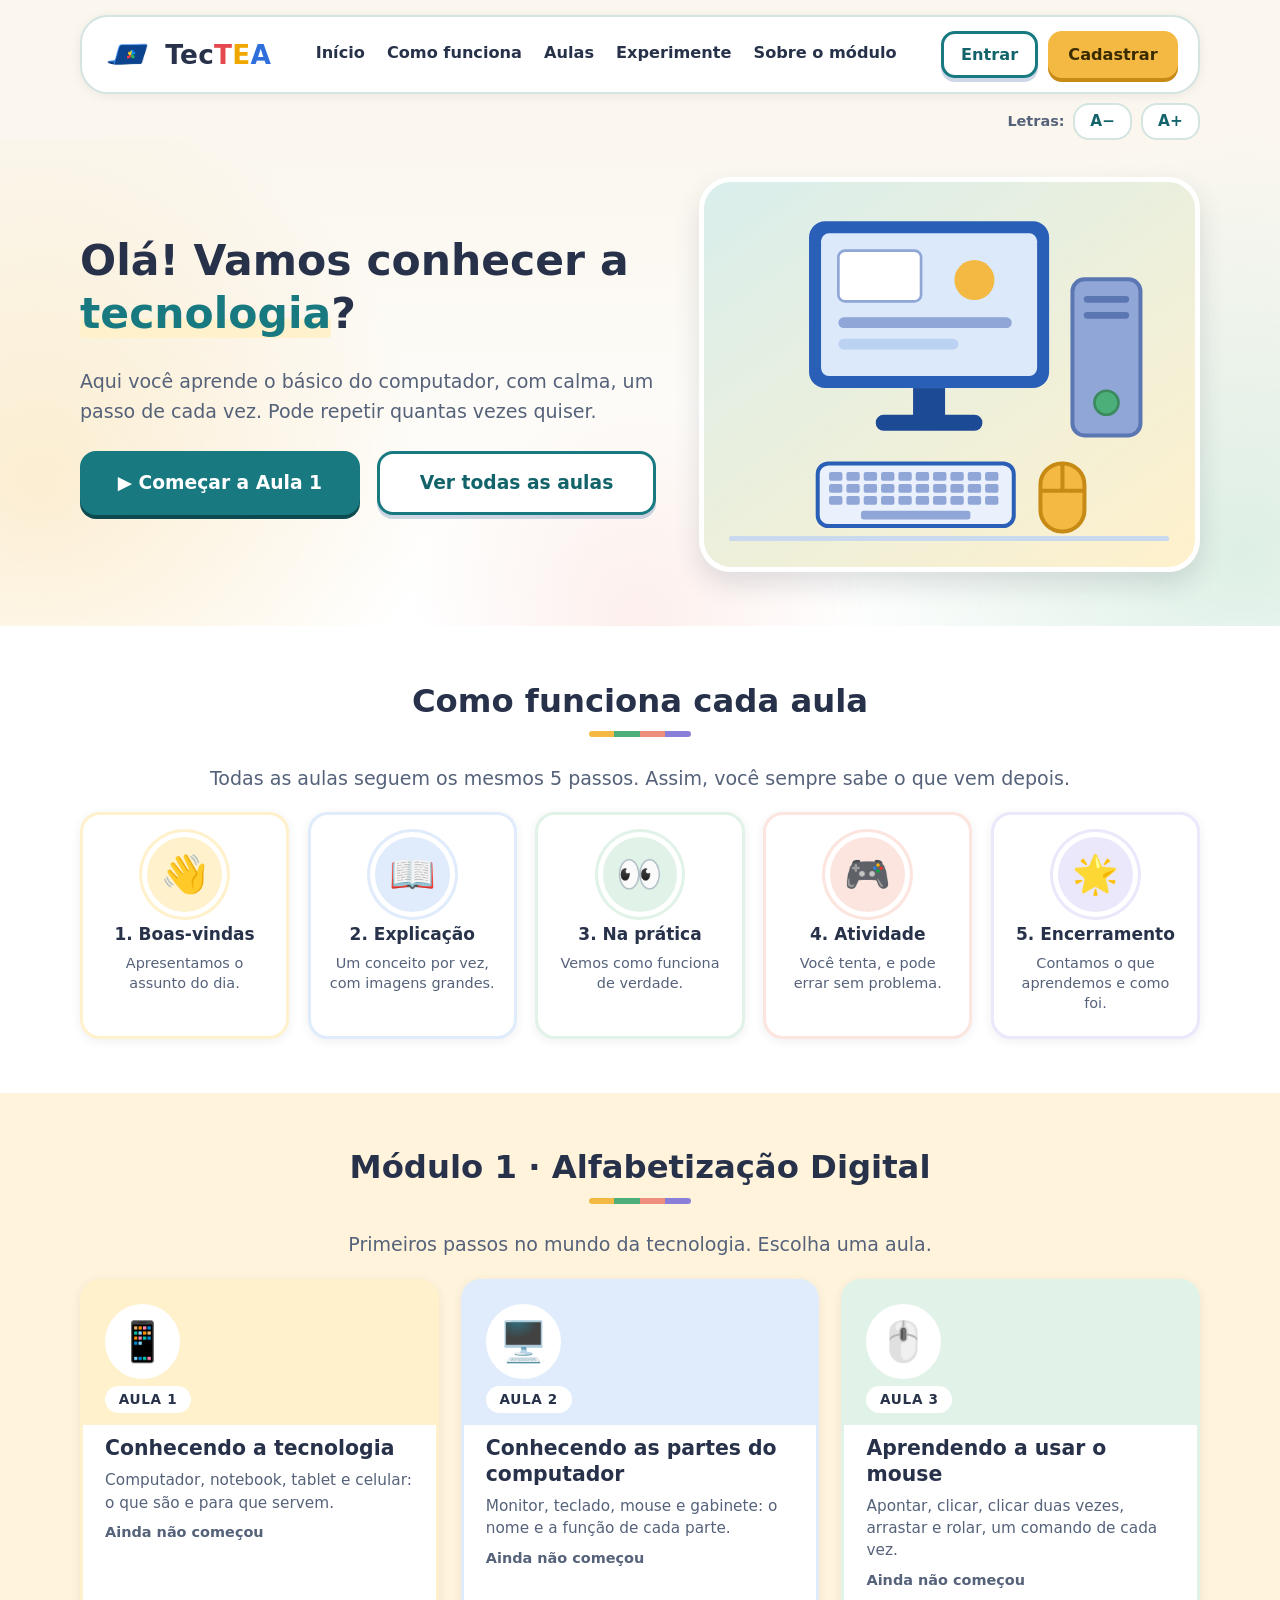
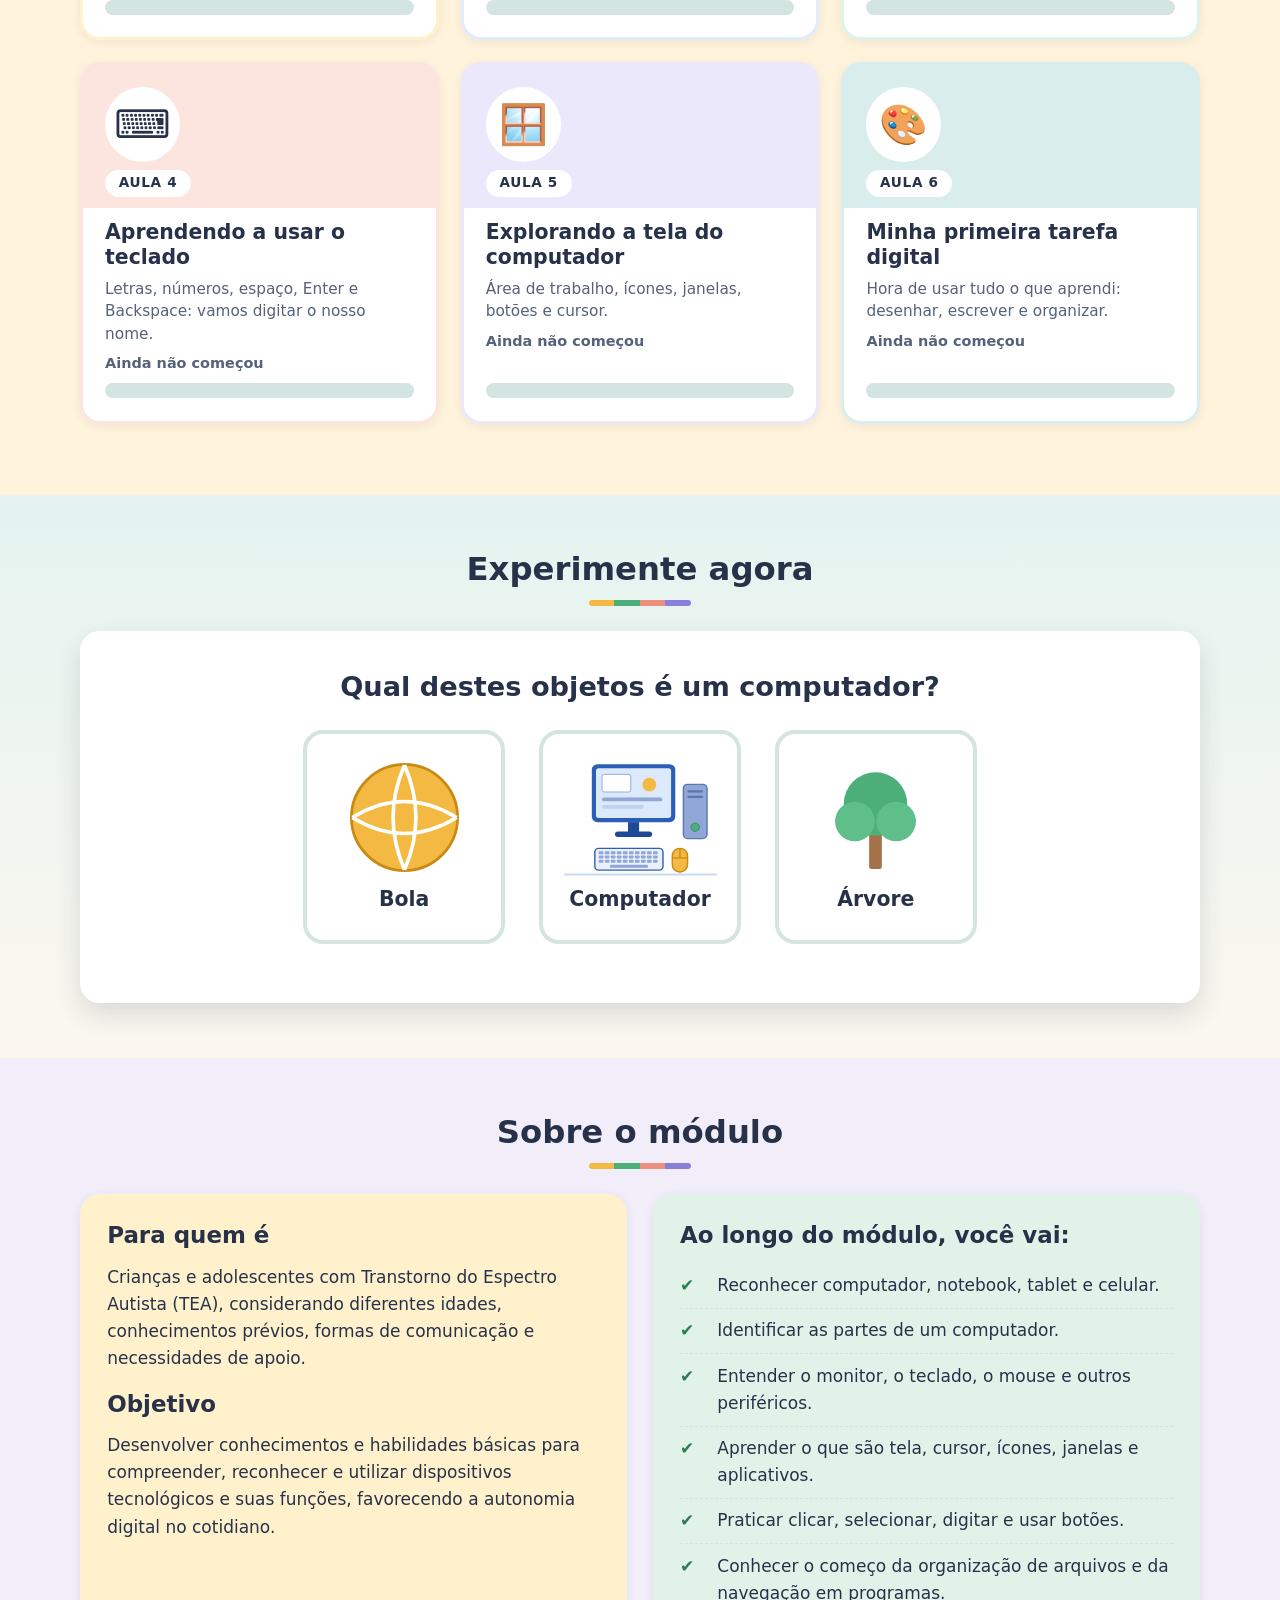
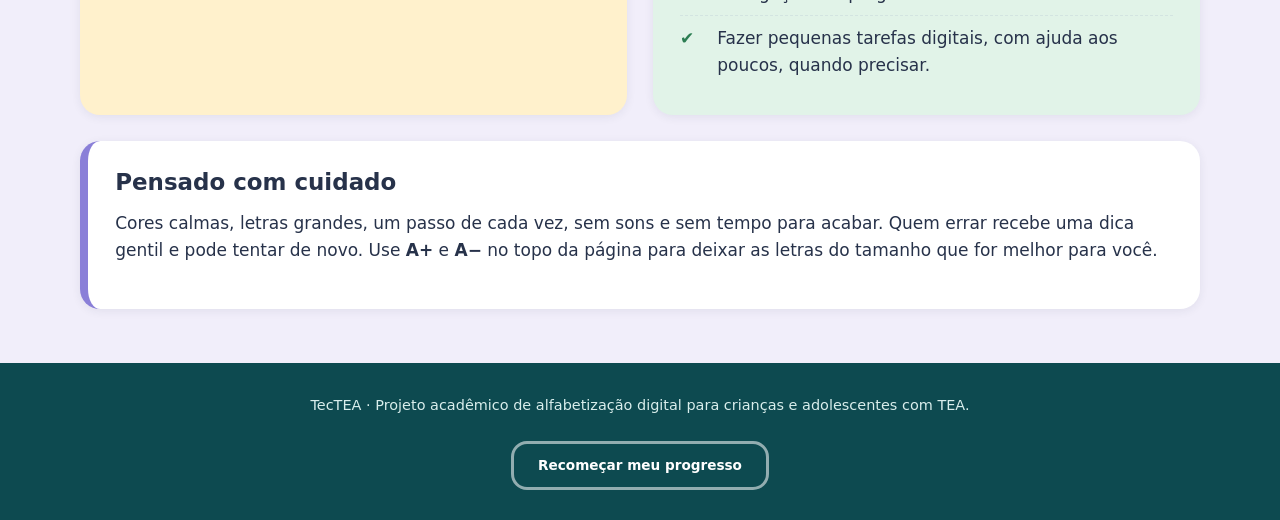
==== commit b78d848b: "ajustes" ====
--- a/index.html
+++ b/index.html
@@ -7,7 +7,7 @@
   <meta name="theme-color" content="#2a5fb8">
   <meta name="description" content="Mini curso de alfabetização digital para crianças e adolescentes com Transtorno do Espectro Autista (TEA).">
   <link rel="icon" href="assets/logo.png">
-  <link rel="stylesheet" href="css/style.css">
+  <link rel="stylesheet" href="css/style.css?v=3">
 </head>
 <body>
 
@@ -99,11 +99,11 @@
 
   <div id="site-footer"></div>
 
-  <script src="js/svgs.js"></script>
-  <script src="js/common.js"></script>
-  <script src="js/activities.js"></script>
-  <script src="js/aulas.js"></script>
-  <script src="js/home.js"></script>
+  <script src="js/svgs.js?v=3"></script>
+  <script src="js/common.js?v=3"></script>
+  <script src="js/activities.js?v=3"></script>
+  <script src="js/aulas.js?v=3"></script>
+  <script src="js/home.js?v=3"></script>
   <noscript><p style="padding:1rem">Este site precisa de JavaScript para mostrar as aulas e atividades.</p></noscript>
 </body>
 </html>
--- a/css/style.css
+++ b/css/style.css
@@ -5,24 +5,24 @@
    ========================================================== */
 
 :root {
-  --bg: #eef5fb;
-  --bg-warm: #fff8e6;
-  --bg-mint: #e8f6ee;
-  --bg-lilac: #f1eefc;
+  --bg: #fbf7ef;
+  --bg-warm: #fff3dc;
+  --bg-mint: #e4f3f0;
+  --bg-lilac: #f1eefa;
   --card: #ffffff;
-  --ink: #1f2d4a;
-  --muted: #4d5c7a;
-  --primary: #2a5fb8;
-  --primary-dark: #1d4a94;
-  --primary-deep: #16386f;
-  --soft: #dbe9fb;
-  --line: #c9d9ee;
+  --ink: #27324a;
+  --muted: #55627a;
+  --primary: #187a80;
+  --primary-dark: #12636a;
+  --primary-deep: #0d4a50;
+  --soft: #d9eeec;
+  --line: #d3e4e1;
   --good: #2b7d52;
   --good-bg: #e1f3e8;
   --hint-bg: #fff3c9;
   --hint-line: #e0bf4e;
 
-  /* cores de apoio (mesmas da logo, em tons suaves) */
+  /* cores de apoio (puzzle da logo, em tons suaves) */
   --yellow: #f4b942;
   --yellow-soft: #fff1cc;
   --yellow-dark: #c78a14;
@@ -31,11 +31,18 @@
   --coral-soft: #fde5df;
   --purple: #8a7fd8;
   --purple-soft: #ebe8fb;
+  --blue: #3f7fe0;
+  --blue-soft: #e0ecfc;
   --Y: #f4b942;
 
+  /* cores do TEA (quebra-cabeça do autismo) */
+  --tea-t: #e5484d;
+  --tea-e: #f0a800;
+  --tea-a: #2f6fdb;
+
   --radius: 20px;
-  --shadow: 0 2px 10px rgba(31, 45, 74, .08);
-  --shadow-lift: 0 12px 26px rgba(31, 45, 74, .14);
+  --shadow: 0 2px 10px rgba(39, 50, 74, .08);
+  --shadow-lift: 0 12px 26px rgba(39, 50, 74, .14);
 }
 
 *, *::before, *::after { box-sizing: border-box; }
@@ -63,44 +70,45 @@
 .container { width: min(1120px, 100% - 2.5rem); margin-inline: auto; }
 
 :focus-visible { outline: 4px solid var(--primary-dark); outline-offset: 3px; border-radius: 8px; }
-.site-header :focus-visible, .site-footer :focus-visible { outline-color: #fff; }
+.site-footer :focus-visible { outline-color: #fff; }
 
 .skip { position: absolute; left: -999px; top: 0; background: #fff; padding: .6rem 1rem; z-index: 100; }
 .skip:focus { left: 1rem; top: 1rem; }
 
-/* ---------- Cabeçalho ---------- */
-.site-header {
-  background: linear-gradient(135deg, var(--primary-deep) 0%, var(--primary) 100%);
-  color: #fff;
-  box-shadow: 0 6px 18px rgba(22, 56, 111, .25);
-  position: relative;
-  z-index: 10;
-}
-/* faixa colorida no topo, com as cores da logo */
-.site-header::before {
-  content: "";
-  display: block;
-  height: 7px;
-  background: linear-gradient(90deg, var(--yellow) 0 25%, var(--green) 25% 50%, var(--coral) 50% 75%, var(--purple) 75% 100%);
-}
-.header-row { display: flex; flex-wrap: wrap; align-items: center; gap: .6rem 1rem; padding: .8rem 0; }
-.brand { display: flex; align-items: center; gap: .75rem; text-decoration: none; color: #fff; font-weight: 800; font-size: 1.6rem; letter-spacing: .01em; flex: none; }
-.brand img { width: 3.1rem; height: 3.1rem; padding: .3rem; background: #fff; border-radius: 16px; box-shadow: 0 3px 0 rgba(0, 0, 0, .2); }
+/* ---------- Cabeçalho: cartão branco flutuante ---------- */
+.site-header { background: var(--bg); padding-top: .9rem; position: relative; z-index: 10; }
+.header-row {
+  display: flex; flex-wrap: wrap; align-items: center; gap: .6rem 1rem;
+  padding: .7rem 1.2rem; background: #fff; border: 2px solid var(--line);
+  border-radius: 28px; box-shadow: var(--shadow);
+}
+.brand { display: flex; align-items: center; gap: .7rem; text-decoration: none; color: var(--ink); font-weight: 800; font-size: 1.55rem; letter-spacing: .01em; flex: none; }
+.brand img { width: 3rem; height: 3rem; }
+.brand-name { display: inline-flex; }
+.brand .tea i { font-style: normal; }
+.brand .tea .t { color: #e5484d; color: var(--tea-t); -webkit-text-fill-color: currentColor; }
+.brand .tea .e { color: #f0a800; color: var(--tea-e); -webkit-text-fill-color: currentColor; }
+.brand .tea .a { color: #2f6fdb; color: var(--tea-a); -webkit-text-fill-color: currentColor; }
 .main-nav { flex: 1 1 0; min-width: 0; }
-.nav { display: flex; justify-content: center; flex-wrap: wrap; gap: .25rem; list-style: none; margin: 0; padding: 0; }
-.nav a { display: block; padding: .5rem .8rem; border-radius: 99px; text-decoration: none; color: #fff; font-size: .95rem; font-weight: 700; transition: background .15s; }
-.nav a:hover { background: rgba(255, 255, 255, .2); }
+.nav { display: flex; justify-content: center; flex-wrap: nowrap; gap: .1rem; list-style: none; margin: 0; padding: 0; }
+.nav li { --nc: var(--primary); }
+.nav li:nth-child(1) { --nc: var(--yellow); }
+.nav li:nth-child(2) { --nc: var(--coral); }
+.nav li:nth-child(3) { --nc: var(--green); }
+.nav li:nth-child(4) { --nc: var(--purple); }
+.nav li:nth-child(5) { --nc: var(--blue); }
+.nav a { position: relative; display: block; padding: .5rem .6rem .7rem; white-space: nowrap; color: var(--ink); text-decoration: none; font-size: .95rem; font-weight: 700; }
+.nav a::after { content: ""; position: absolute; left: .6rem; right: .6rem; bottom: .25rem; height: 4px; border-radius: 99px; background: var(--nc); opacity: 0; transition: opacity .15s; }
+.nav a:hover::after, .nav a:focus-visible::after { opacity: 1; }
 .auth { margin-left: auto; display: flex; gap: .6rem; flex: none; }
-.auth .btn { min-height: 2.8rem; padding: .35rem 1.2rem; font-size: .95rem; border-radius: 14px; }
-.auth .btn:not(.btn-primary) { background: transparent; color: #fff; border-color: rgba(255, 255, 255, .85); box-shadow: none; }
-.auth .btn:not(.btn-primary):hover { background: rgba(255, 255, 255, .18); }
+.auth .btn { min-height: 2.8rem; padding: .35rem 1rem; font-size: .95rem; border-radius: 14px; }
 .auth .btn-primary { background: var(--yellow); border-color: var(--yellow); color: #3a2a00; box-shadow: 0 4px 0 var(--yellow-dark); }
 .auth .btn-primary:hover { background: #ffc85c; }
 
-.a11y-bar { background: rgba(8, 28, 66, .3); }
-.a11y-row { display: flex; flex-wrap: wrap; align-items: center; gap: .6rem; padding: .4rem 0; font-size: .85rem; font-weight: 700; color: #fff; }
-.a11y-row .btn { min-height: 2.2rem; padding: .15rem 1rem; font-size: .9rem; background: #fff; border-color: #fff; color: var(--primary-dark); box-shadow: none; }
-.a11y-row .btn:hover { background: var(--yellow-soft); }
+/* tamanho das letras: discreto, logo abaixo do cartão, à direita */
+.a11y-bar { background: transparent; }
+.a11y-row { display: flex; flex-wrap: wrap; align-items: center; justify-content: flex-end; gap: .5rem; padding: .5rem 0 0; font-size: .85rem; font-weight: 700; color: var(--muted); }
+.a11y-row .btn { min-height: 2.2rem; padding: .15rem .9rem; font-size: .9rem; border-width: 2px; border-color: var(--line); box-shadow: none; }
 
 /* ---------- Botões ---------- */
 .btn {
@@ -136,17 +144,17 @@
 .lead { font-size: 1.12rem; color: var(--muted); }
 
 .hero {
-  padding: 2.8rem 0 3.2rem;
+  padding: 2.2rem 0 3.2rem;
   background:
-    radial-gradient(circle at 4% 12%, rgba(244, 185, 66, .30), transparent 32%),
-    radial-gradient(circle at 96% 90%, rgba(138, 127, 216, .22), transparent 34%),
-    radial-gradient(circle at 60% 0%, rgba(76, 175, 122, .16), transparent 30%),
-    linear-gradient(180deg, #fff 0%, var(--bg) 100%);
+    radial-gradient(circle at 3% 70%, rgba(244, 185, 66, .22), transparent 30%),
+    radial-gradient(circle at 97% 85%, rgba(76, 175, 122, .18), transparent 32%),
+    radial-gradient(circle at 50% 100%, rgba(238, 143, 125, .14), transparent 28%),
+    linear-gradient(180deg, var(--bg) 0%, #fff 100%);
 }
 .hero-grid { display: grid; grid-template-columns: 1.15fr 1fr; gap: 2.5rem; align-items: center; }
 .hl { color: var(--primary); background: linear-gradient(transparent 62%, var(--yellow-soft) 62%); border-radius: 4px; }
 .hero-art {
-  background: linear-gradient(145deg, var(--soft) 0%, var(--purple-soft) 100%);
+  background: linear-gradient(145deg, var(--soft) 0%, var(--yellow-soft) 100%);
   border: 5px solid #fff; border-radius: 32px; padding: 1.5rem; box-shadow: var(--shadow-lift);
 }
 .hero-art svg { width: 100%; height: auto; display: block; }
@@ -157,23 +165,23 @@
 .step-card {
   --c: var(--primary); --cs: var(--soft);
   background: var(--card); border-radius: var(--radius); box-shadow: var(--shadow);
-  border-top: 7px solid var(--c); padding: 1.2rem 1rem; text-align: center;
+  border: 3px solid var(--cs); padding: 1.3rem 1rem; text-align: center;
   transition: transform .2s, box-shadow .2s;
 }
 .step-card:hover { transform: translateY(-4px); box-shadow: var(--shadow-lift); }
 .step-card:nth-child(1) { --c: var(--yellow); --cs: var(--yellow-soft); }
-.step-card:nth-child(2) { --c: var(--primary); --cs: var(--soft); }
+.step-card:nth-child(2) { --c: var(--blue); --cs: var(--blue-soft); }
 .step-card:nth-child(3) { --c: var(--green); --cs: var(--good-bg); }
 .step-card:nth-child(4) { --c: var(--coral); --cs: var(--coral-soft); }
 .step-card:nth-child(5) { --c: var(--purple); --cs: var(--purple-soft); }
-.step-card .big-emoji { display: grid; place-items: center; width: 4.4rem; height: 4.4rem; margin: 0 auto .5rem; border-radius: 50%; background: var(--cs); font-size: 2.2rem; line-height: 1; }
+.step-card .big-emoji { display: grid; place-items: center; width: 4.4rem; height: 4.4rem; margin: 0 auto .5rem; border-radius: 50%; background: var(--cs); box-shadow: 0 0 0 5px #fff, 0 0 0 8px var(--cs); font-size: 2.2rem; line-height: 1; }
 .step-card b { display: block; margin: .3rem 0; }
 .step-card span.sm { font-size: .85rem; color: var(--muted); display: block; line-height: 1.4; }
 
 .about-grid { display: grid; grid-template-columns: 1fr 1fr; gap: 1.5rem; }
 .card { background: var(--card); border-radius: var(--radius); box-shadow: var(--shadow); padding: 1.6rem; }
-.about-grid .card:nth-child(1) { border-top: 7px solid var(--yellow); }
-.about-grid .card:nth-child(2) { border-top: 7px solid var(--green); }
+.about-grid .card:nth-child(1) { background: var(--yellow-soft); }
+.about-grid .card:nth-child(2) { background: var(--good-bg); }
 #sobre .container > .card { border-left: 8px solid var(--purple); }
 .check-list { list-style: none; padding: 0; margin: 0; }
 .check-list li { padding: .5rem 0 .5rem 2.2rem; position: relative; border-bottom: 1px dashed var(--line); }
@@ -184,23 +192,23 @@
 .aula-card {
   --c: var(--primary); --cs: var(--soft);
   display: flex; flex-direction: column; gap: .45rem; height: 100%;
-  background: var(--card); border: 3px solid var(--cs); border-top: 8px solid var(--c);
+  background: linear-gradient(180deg, var(--cs) 0, var(--cs) 8.4rem, #fff 8.4rem); border: 3px solid var(--cs);
   border-radius: var(--radius); box-shadow: var(--shadow); padding: 1.3rem;
   text-decoration: none; color: var(--ink);
   transition: transform .2s, box-shadow .2s, border-color .2s;
 }
 .aula-card:hover { border-color: var(--c); transform: translateY(-5px); box-shadow: var(--shadow-lift); }
 .aulas-grid li:nth-child(6n+1) .aula-card { --c: var(--yellow); --cs: var(--yellow-soft); }
-.aulas-grid li:nth-child(6n+2) .aula-card { --c: var(--primary); --cs: var(--soft); }
+.aulas-grid li:nth-child(6n+2) .aula-card { --c: var(--blue); --cs: var(--blue-soft); }
 .aulas-grid li:nth-child(6n+3) .aula-card { --c: var(--green); --cs: var(--good-bg); }
 .aulas-grid li:nth-child(6n+4) .aula-card { --c: var(--coral); --cs: var(--coral-soft); }
 .aulas-grid li:nth-child(6n+5) .aula-card { --c: var(--purple); --cs: var(--purple-soft); }
-.aulas-grid li:nth-child(6n+6) .aula-card { --c: #4bb6c8; --cs: #def3f7; }
-.aula-card .big-emoji { display: grid; place-items: center; width: 4.4rem; height: 4.4rem; border-radius: 50%; background: var(--cs); font-size: 2.3rem; line-height: 1; }
-.aula-card .num { align-self: flex-start; background: var(--cs); font-size: .8rem; font-weight: 700; color: var(--ink); text-transform: uppercase; letter-spacing: .05em; padding: .15rem .8rem; border-radius: 99px; }
-.aula-card h3 { margin: 0; font-size: 1.2rem; }
+.aulas-grid li:nth-child(6n+6) .aula-card { --c: var(--primary); --cs: var(--soft); }
+.aula-card .big-emoji { display: grid; place-items: center; width: 4.4rem; height: 4.4rem; border-radius: 50%; background: #fff; font-size: 2.3rem; line-height: 1; }
+.aula-card .num { align-self: flex-start; background: #fff; font-size: .8rem; font-weight: 700; color: var(--ink); text-transform: uppercase; letter-spacing: .05em; padding: .15rem .8rem; border-radius: 99px; }
+.aula-card h3 { margin: .9rem 0 0; font-size: 1.2rem; }
 .aula-card p { margin: 0; font-size: .9rem; color: var(--muted); line-height: 1.45; }
-.bar { height: .9rem; background: var(--cs, var(--soft)); border-radius: 99px; overflow: hidden; margin-top: auto; }
+.bar { height: .9rem; background: var(--line); border-radius: 99px; overflow: hidden; margin-top: auto; }
 .bar > i { display: block; height: 100%; width: var(--p, 0%); background: var(--good); border-radius: 99px; }
 .aula-status { font-size: .85rem; font-weight: 700; color: var(--muted); }
 
@@ -213,16 +221,9 @@
 #mini-exercicio .feedback { text-align: center; }
 
 /* ---------- Rodapé ---------- */
-.site-footer {
-  background: linear-gradient(135deg, var(--primary-deep) 0%, var(--primary-dark) 100%);
-  color: #dbe9fb; padding: 0 0 1.6rem; font-size: .85rem; text-align: center;
-}
-.site-footer::before {
-  content: ""; display: block; height: 7px; margin-bottom: 1.5rem;
-  background: linear-gradient(90deg, var(--yellow) 0 25%, var(--green) 25% 50%, var(--coral) 50% 75%, var(--purple) 75% 100%);
-}
+.site-footer { background: var(--primary-deep); color: #d9eeec; padding: 1.8rem 0; font-size: .85rem; text-align: center; }
 .site-footer .btn { min-height: 2.4rem; font-size: .8rem; margin-top: .6rem; }
-.site-footer .btn-ghost { background: transparent; color: #fff; border-color: rgba(255, 255, 255, .55); }
+.site-footer .btn-ghost { background: transparent; color: #fff; border-color: rgba(255, 255, 255, .55); box-shadow: none; }
 .site-footer .btn-ghost:hover { background: rgba(255, 255, 255, .15); }
 
 /* ---------- Página da aula ---------- */
@@ -409,7 +410,8 @@
 .opt, .piece { transition: border-color .15s, transform .15s, background .15s; }
 .opt:hover:not([disabled]), .piece:hover { transform: translateY(-3px); }
 .learn .pic { background: linear-gradient(145deg, var(--soft), var(--purple-soft)); }
-.gallery button { background: linear-gradient(145deg, var(--soft), #f4f8ff); }
+.gallery button { background: linear-gradient(145deg, var(--soft), #fff); }
+.desktop { background: #cfe8e5; }
 .note { border-left: 6px solid var(--yellow); }
 
 /* ---------- Movimento reduzido (respeita a configuração do aparelho) ---------- */
@@ -428,7 +430,7 @@
 }
 
 /* Notebook pequeno e tablet deitado: menu desce para a segunda linha */
-@media (max-width: 1120px) {
+@media (max-width: 1180px) {
   .main-nav { order: 3; flex: 1 0 100%; }
   .nav { justify-content: flex-start; }
   .auth { order: 2; }
@@ -447,15 +449,16 @@
 /* Celular */
 @media (max-width: 600px) {
   .container { width: calc(100% - 1.5rem); }
-  .header-row { gap: .5rem .8rem; padding: .6rem 0; }
-  .brand { font-size: 1.35rem; gap: .5rem; }
-  .brand img { width: 2.6rem; height: 2.6rem; border-radius: 13px; }
-  .auth { gap: .4rem; }
-  .auth .btn { min-height: 2.5rem; padding: .25rem .8rem; font-size: .85rem; border-width: 2px; }
-  /* menu vira uma faixa que rola para o lado com o dedo */
-  .nav { flex-wrap: nowrap; overflow-x: auto; padding-bottom: .3rem; scrollbar-width: none; -webkit-overflow-scrolling: touch; }
-  .nav::-webkit-scrollbar { display: none; }
-  .nav a { white-space: nowrap; background: rgba(255, 255, 255, .12); padding: .45rem .9rem; }
+  .header-row { flex-wrap: wrap; justify-content: space-between; gap: .5rem .6rem; padding: .55rem .8rem; border-radius: 22px; }
+  .brand { font-size: 1.25rem; gap: .45rem; min-width: 0; }
+  .brand img { width: 2.4rem; height: 2.4rem; border-radius: 12px; flex: none; }
+  .auth { gap: .4rem; margin-left: 0; }
+  .auth .btn { min-height: 2.4rem; padding: .2rem .7rem; font-size: .8rem; border-width: 2px; }
+  /* menu: todos os itens ficam visíveis, quebrando em linhas (sem rolar para o lado) */
+  .main-nav { flex: 1 0 100%; }
+  .nav { flex-wrap: wrap; justify-content: center; gap: .4rem; padding-bottom: .2rem; }
+  .nav a { white-space: nowrap; background: var(--bg); border-radius: 99px; padding: .35rem .8rem; font-size: .85rem; }
+  .nav a::after { display: none; }
   .a11y-row { gap: .4rem; }
 
   .hero { padding: 1.8rem 0 2.2rem; }
@@ -497,9 +500,10 @@
 
 /* Celular pequeno */
 @media (max-width: 380px) {
-  .brand { font-size: 1.15rem; }
-  .brand img { width: 2.3rem; height: 2.3rem; }
-  .auth .btn { padding: .2rem .55rem; font-size: .8rem; }
+  .brand { font-size: 1.1rem; }
+  .brand img { width: 2.1rem; height: 2.1rem; }
+  .auth .btn { padding: .2rem .5rem; font-size: .75rem; }
+  .nav a { padding: .3rem .65rem; font-size: .8rem; }
   .steps-grid { grid-template-columns: 1fr; }
   .opt, .piece { flex-basis: 100%; }
   .faces .opt { flex-basis: 100%; }
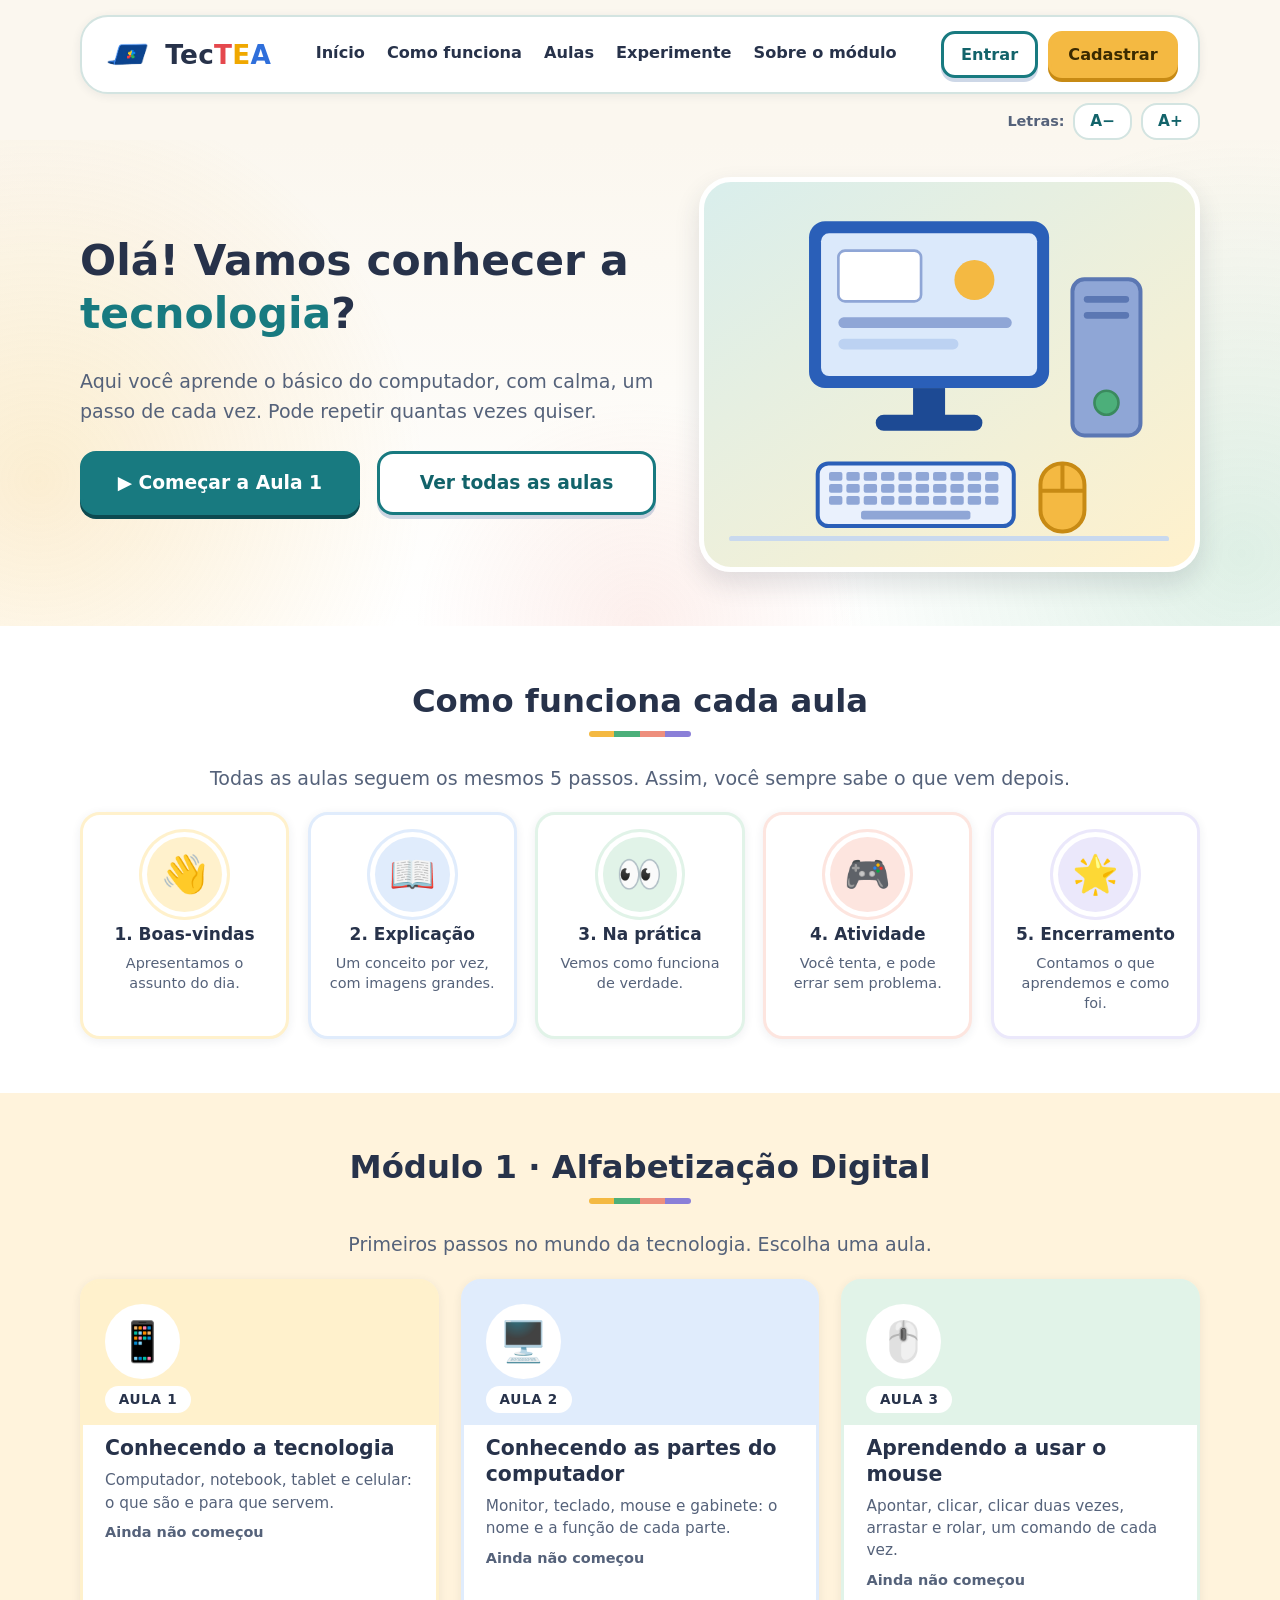
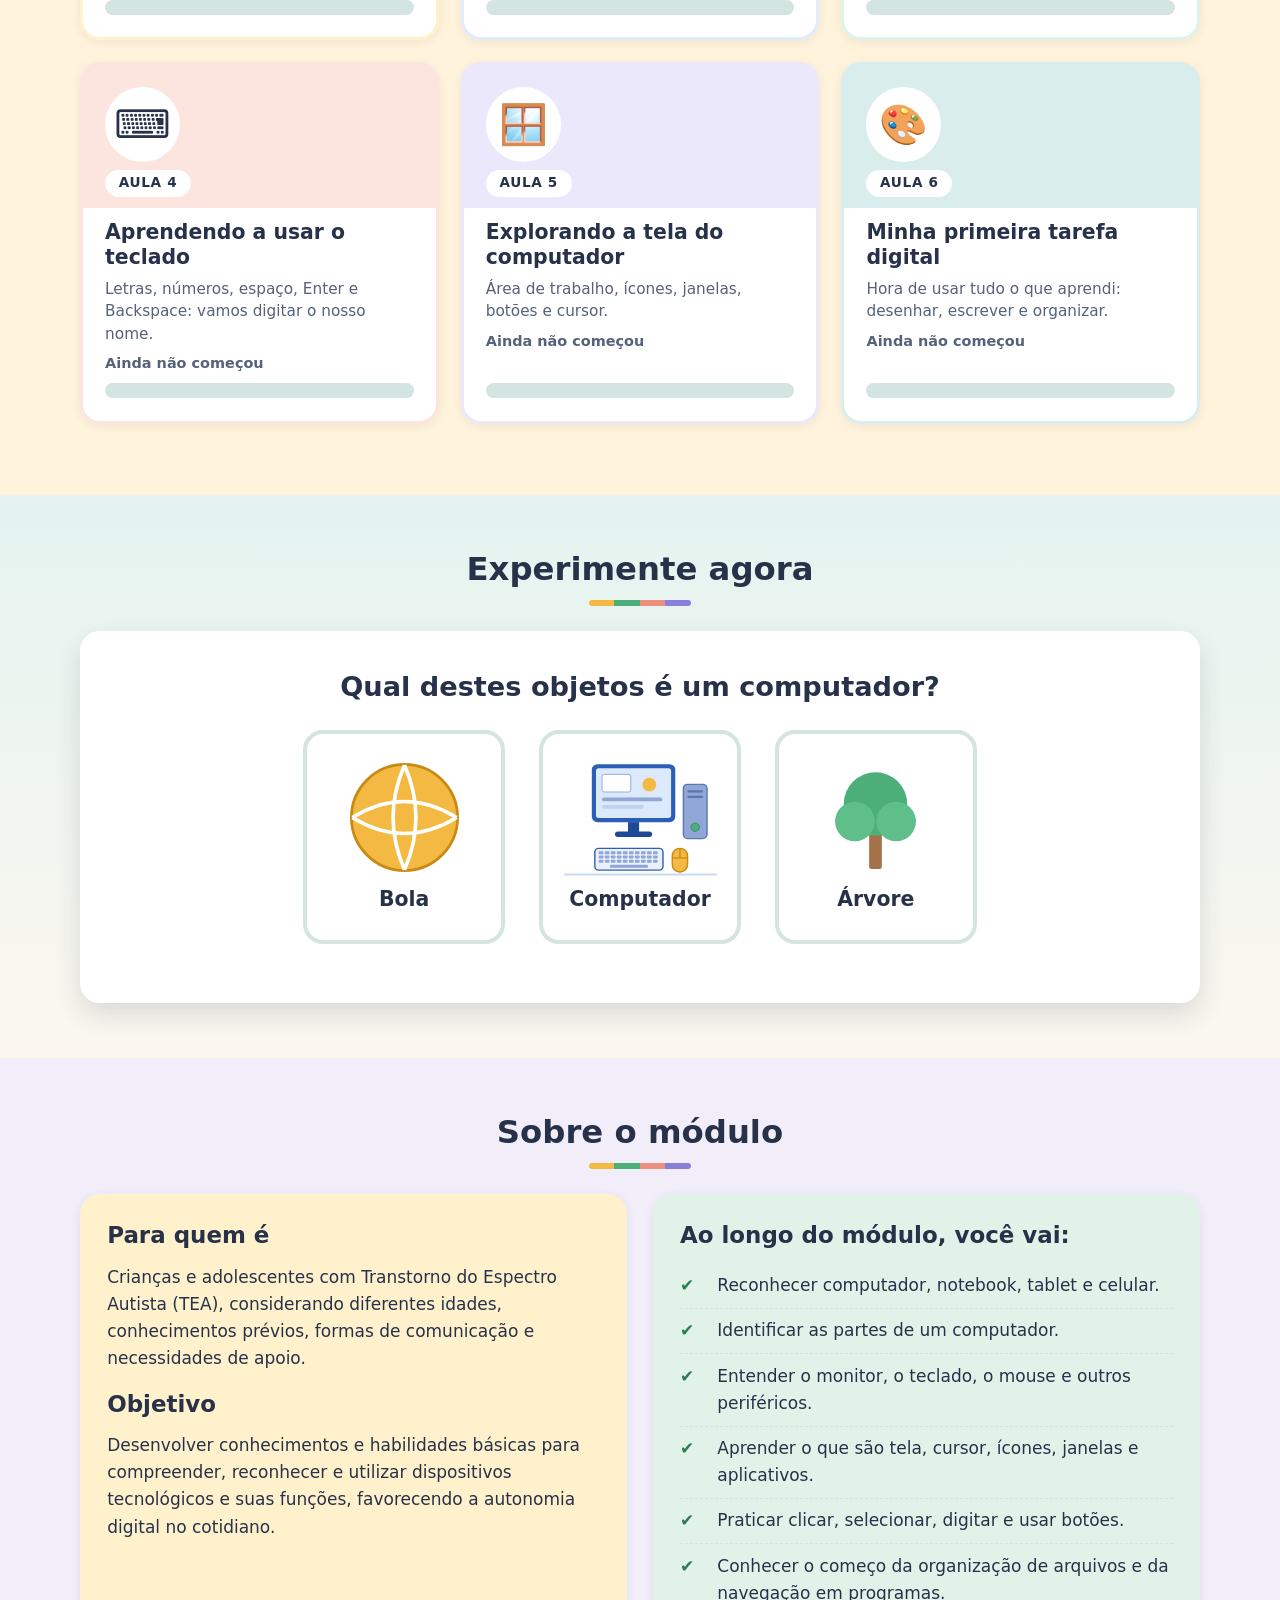
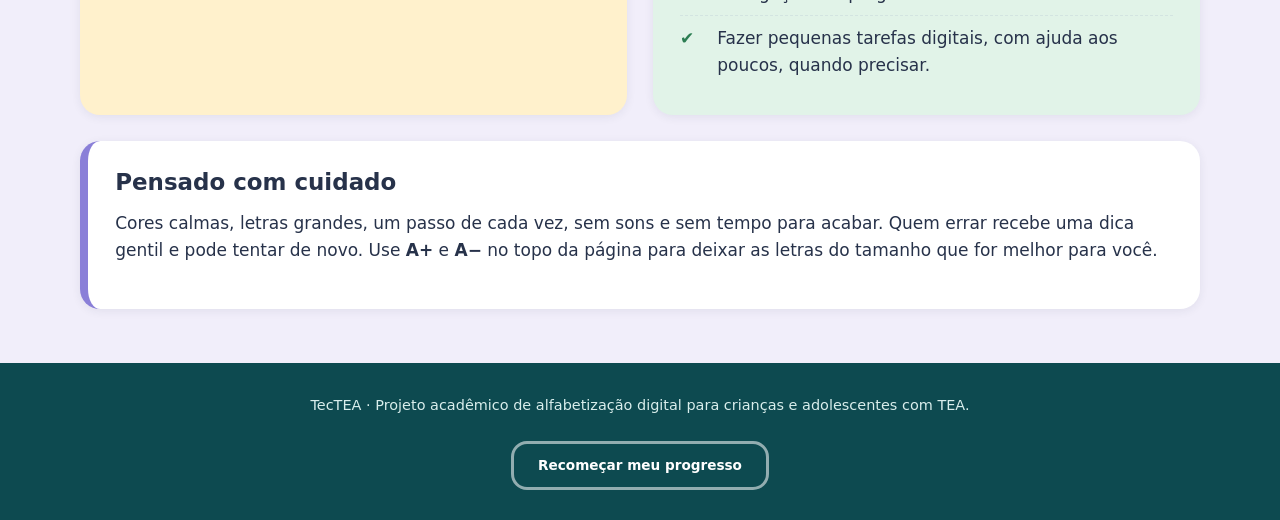
==== commit bdadc6f6: "ajustes" ====
--- a/index.html
+++ b/index.html
@@ -7,7 +7,7 @@
   <meta name="theme-color" content="#2a5fb8">
   <meta name="description" content="Mini curso de alfabetização digital para crianças e adolescentes com Transtorno do Espectro Autista (TEA).">
   <link rel="icon" href="assets/logo.png">
-  <link rel="stylesheet" href="css/style.css?v=3">
+  <link rel="stylesheet" href="css/style.css?v=4">
 </head>
 <body>
 
--- a/css/style.css
+++ b/css/style.css
@@ -152,7 +152,7 @@
     linear-gradient(180deg, var(--bg) 0%, #fff 100%);
 }
 .hero-grid { display: grid; grid-template-columns: 1.15fr 1fr; gap: 2.5rem; align-items: center; }
-.hl { color: var(--primary); background: linear-gradient(transparent 62%, var(--yellow-soft) 62%); border-radius: 4px; }
+.hl { color: var(--primary); }
 .hero-art {
   background: linear-gradient(145deg, var(--soft) 0%, var(--yellow-soft) 100%);
   border: 5px solid #fff; border-radius: 32px; padding: 1.5rem; box-shadow: var(--shadow-lift);
